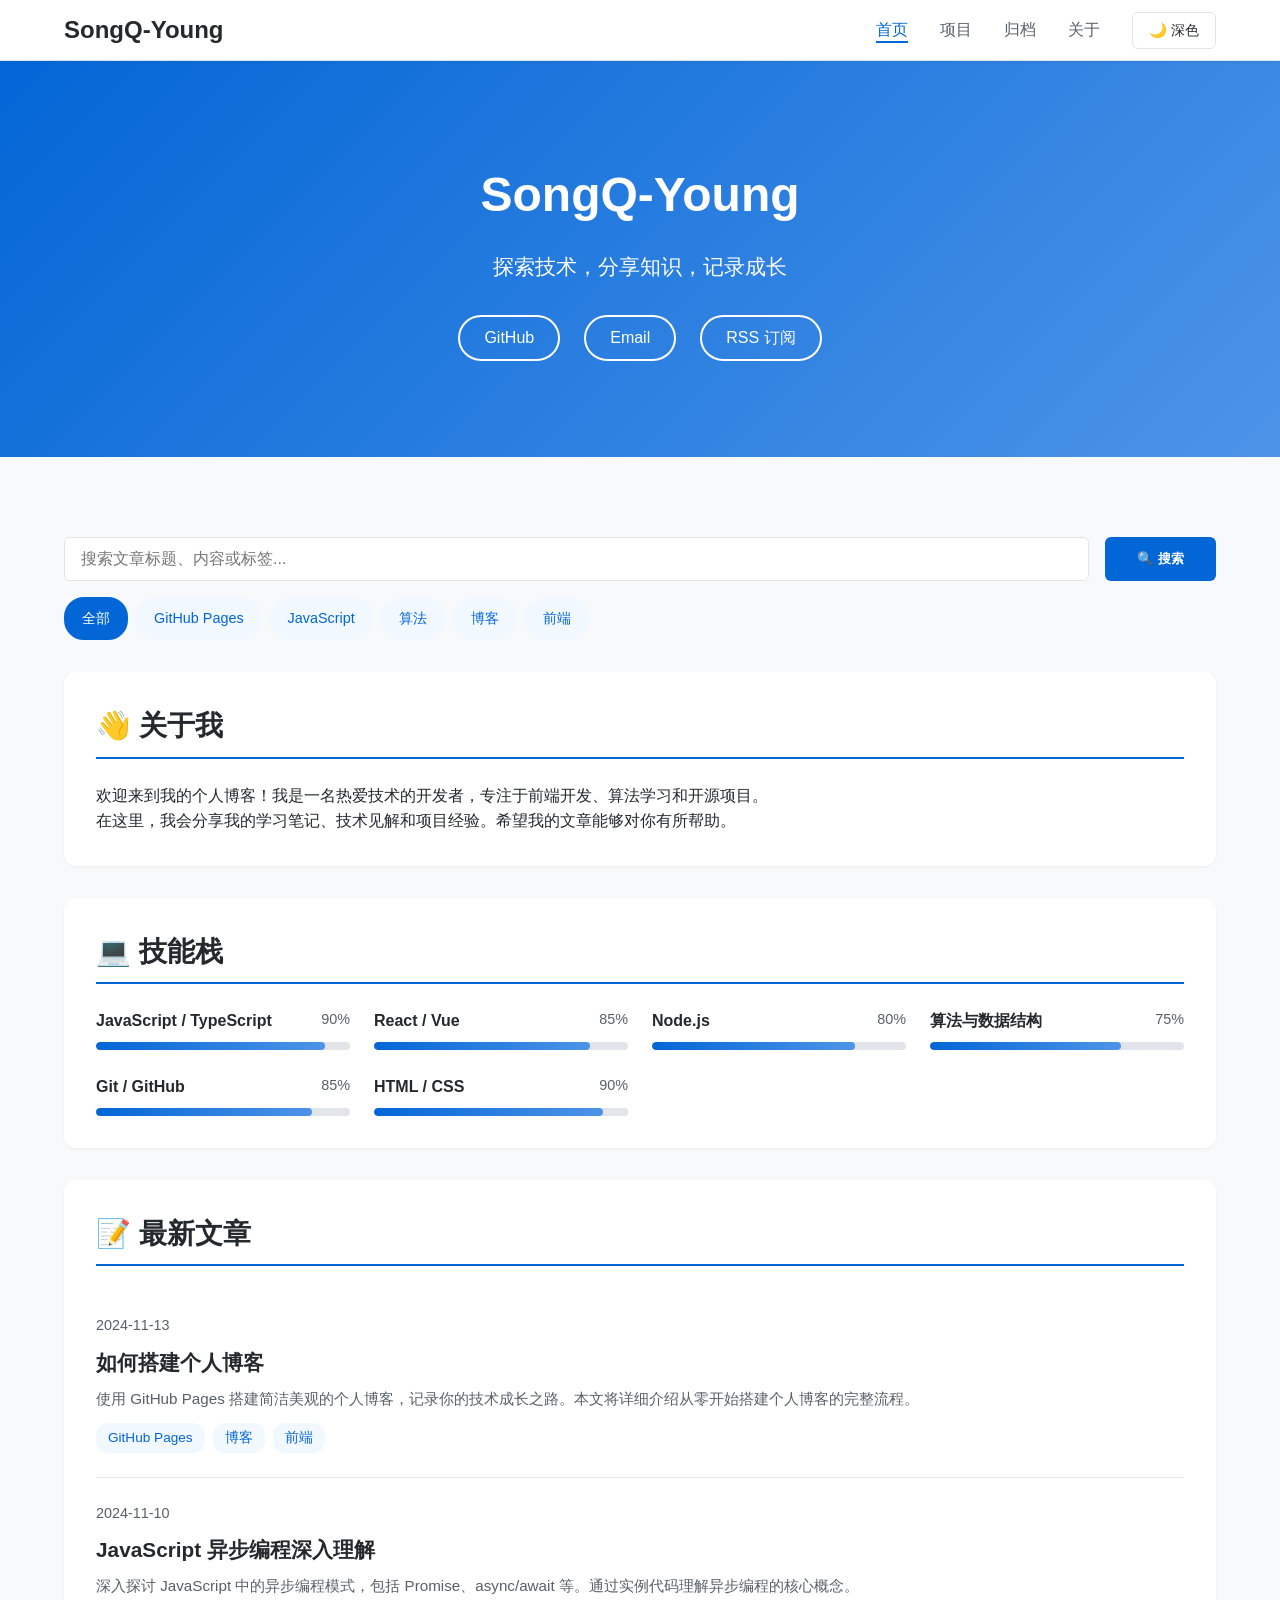
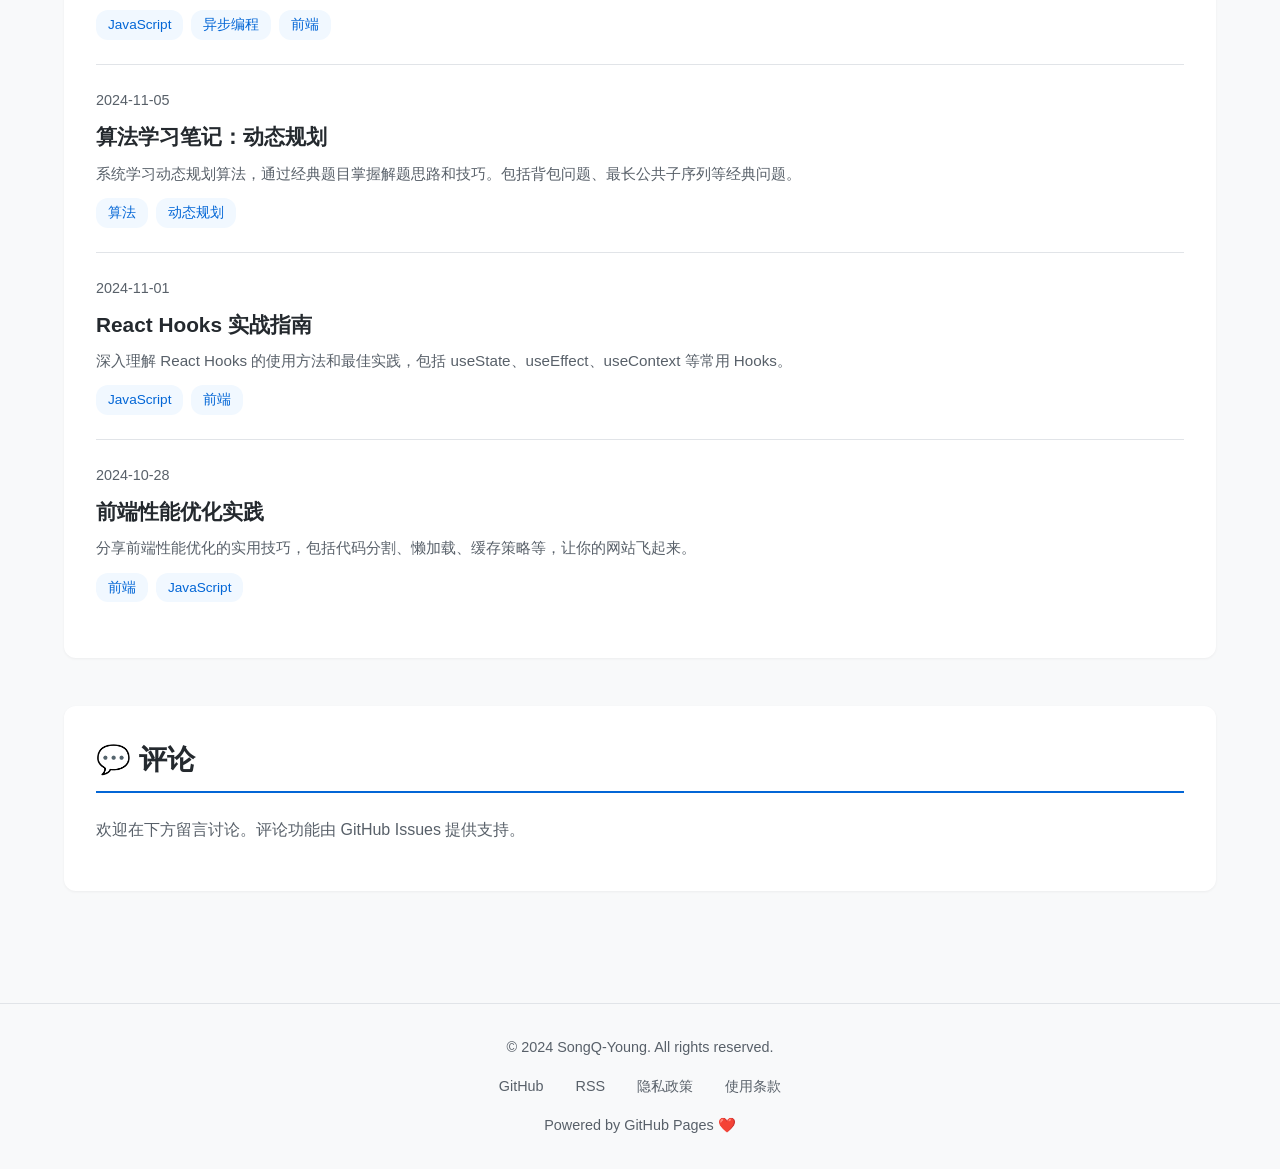
==== index.html @ 5e1f34df "添加5篇技术博文并更新文章链接 新增文章： 1. 📝 如何搭建个人博客 - GitHub Pages 完整教程 2. ⚡ JavaScript 异步编程深入理解 - Promise/async/awa" ====
<!DOCTYPE html>
<html lang="zh-CN">
<head>
    <meta charset="UTF-8">
    <meta name="viewport" content="width=device-width, initial-scale=1.0">
    <meta name="description" content="SongQ-Young 的个人博客 - 探索技术，分享知识，记录成长">
    <meta name="keywords" content="博客, 技术, 编程, JavaScript, 算法">
    <meta name="author" content="SongQ-Young">
    <title>SongQ-Young 的博客 - 首页</title>
    <link rel="stylesheet" href="css/style.css">
    <link rel="alternate" type="application/rss+xml" title="RSS Feed" href="rss.xml">
</head>
<body>
    <!-- 粒子背景 -->
    <div id="particles-js"></div>

    <!-- 导航栏 -->
    <nav class="navbar">
        <div class="nav-container">
            <a href="index.html" class="nav-brand">SongQ-Young</a>

            <ul class="nav-menu">
                <li><a href="index.html" class="nav-link active">首页</a></li>
                <li><a href="projects.html" class="nav-link">项目</a></li>
                <li><a href="archive.html" class="nav-link">归档</a></li>
                <li><a href="about.html" class="nav-link">关于</a></li>
                <li><button id="theme-toggle" class="theme-toggle">🌙 深色</button></li>
            </ul>

            <button class="mobile-menu-btn">☰</button>
        </div>
    </nav>

    <!-- 页面标题 -->
    <section class="hero">
        <div class="container">
            <h1>SongQ-Young</h1>
            <p>探索技术，分享知识，记录成长</p>
            <div class="social-links">
                <a href="https://github.com/SongQ-Young" target="_blank">GitHub</a>
                <a href="mailto:your-email@example.com">Email</a>
                <a href="rss.xml" onclick="copyRSSLink(); return false;">RSS 订阅</a>
            </div>
        </div>
    </section>

    <!-- 主内容区 -->
    <div class="container">
        <!-- 搜索和过滤 -->
        <div class="search-container">
            <div class="search-box">
                <input type="text" id="search-input" class="search-input" placeholder="搜索文章标题、内容或标签...">
                <button id="search-btn" class="search-btn">🔍 搜索</button>
            </div>

            <div class="tags-filter">
                <span class="tag-filter active" data-tag="all">全部</span>
                <span class="tag-filter" data-tag="GitHub Pages">GitHub Pages</span>
                <span class="tag-filter" data-tag="JavaScript">JavaScript</span>
                <span class="tag-filter" data-tag="算法">算法</span>
                <span class="tag-filter" data-tag="博客">博客</span>
                <span class="tag-filter" data-tag="前端">前端</span>
            </div>
        </div>

        <!-- 关于我 -->
        <section class="section about">
            <h2>👋 关于我</h2>
            <p>
                欢迎来到我的个人博客！我是一名热爱技术的开发者，专注于前端开发、算法学习和开源项目。
            </p>
            <p>
                在这里，我会分享我的学习笔记、技术见解和项目经验。希望我的文章能够对你有所帮助。
            </p>
        </section>

        <!-- 技能展示 -->
        <section class="section">
            <h2>💻 技能栈</h2>
            <div class="skills-grid">
                <div class="skill-item">
                    <div class="skill-header">
                        <span class="skill-name">JavaScript / TypeScript</span>
                        <span class="skill-level">90%</span>
                    </div>
                    <div class="skill-bar">
                        <div class="skill-progress" data-width="90"></div>
                    </div>
                </div>

                <div class="skill-item">
                    <div class="skill-header">
                        <span class="skill-name">React / Vue</span>
                        <span class="skill-level">85%</span>
                    </div>
                    <div class="skill-bar">
                        <div class="skill-progress" data-width="85"></div>
                    </div>
                </div>

                <div class="skill-item">
                    <div class="skill-header">
                        <span class="skill-name">Node.js</span>
                        <span class="skill-level">80%</span>
                    </div>
                    <div class="skill-bar">
                        <div class="skill-progress" data-width="80"></div>
                    </div>
                </div>

                <div class="skill-item">
                    <div class="skill-header">
                        <span class="skill-name">算法与数据结构</span>
                        <span class="skill-level">75%</span>
                    </div>
                    <div class="skill-bar">
                        <div class="skill-progress" data-width="75"></div>
                    </div>
                </div>

                <div class="skill-item">
                    <div class="skill-header">
                        <span class="skill-name">Git / GitHub</span>
                        <span class="skill-level">85%</span>
                    </div>
                    <div class="skill-bar">
                        <div class="skill-progress" data-width="85"></div>
                    </div>
                </div>

                <div class="skill-item">
                    <div class="skill-header">
                        <span class="skill-name">HTML / CSS</span>
                        <span class="skill-level">90%</span>
                    </div>
                    <div class="skill-bar">
                        <div class="skill-progress" data-width="90"></div>
                    </div>
                </div>
            </div>
        </section>

        <!-- 最新文章 -->
        <section class="section">
            <h2>📝 最新文章</h2>
            <ul class="posts">
                <li class="post-item">
                    <div class="post-date">2024-11-13</div>
                    <h3><a href="posts/how-to-build-blog.html">如何搭建个人博客</a></h3>
                    <p class="post-description">使用 GitHub Pages 搭建简洁美观的个人博客，记录你的技术成长之路。本文将详细介绍从零开始搭建个人博客的完整流程。</p>
                    <div class="tags">
                        <span class="tag">GitHub Pages</span>
                        <span class="tag">博客</span>
                        <span class="tag">前端</span>
                    </div>
                </li>

                <li class="post-item">
                    <div class="post-date">2024-11-10</div>
                    <h3><a href="posts/javascript-async.html">JavaScript 异步编程深入理解</a></h3>
                    <p class="post-description">深入探讨 JavaScript 中的异步编程模式，包括 Promise、async/await 等。通过实例代码理解异步编程的核心概念。</p>
                    <div class="tags">
                        <span class="tag">JavaScript</span>
                        <span class="tag">异步编程</span>
                        <span class="tag">前端</span>
                    </div>
                </li>

                <li class="post-item">
                    <div class="post-date">2024-11-05</div>
                    <h3><a href="posts/algorithm-dp.html">算法学习笔记：动态规划</a></h3>
                    <p class="post-description">系统学习动态规划算法，通过经典题目掌握解题思路和技巧。包括背包问题、最长公共子序列等经典问题。</p>
                    <div class="tags">
                        <span class="tag">算法</span>
                        <span class="tag">动态规划</span>
                    </div>
                </li>

                <li class="post-item">
                    <div class="post-date">2024-11-01</div>
                    <h3><a href="posts/react-hooks.html">React Hooks 实战指南</a></h3>
                    <p class="post-description">深入理解 React Hooks 的使用方法和最佳实践，包括 useState、useEffect、useContext 等常用 Hooks。</p>
                    <div class="tags">
                        <span class="tag">JavaScript</span>
                        <span class="tag">前端</span>
                    </div>
                </li>

                <li class="post-item">
                    <div class="post-date">2024-10-28</div>
                    <h3><a href="posts/frontend-performance.html">前端性能优化实践</a></h3>
                    <p class="post-description">分享前端性能优化的实用技巧，包括代码分割、懒加载、缓存策略等，让你的网站飞起来。</p>
                    <div class="tags">
                        <span class="tag">前端</span>
                        <span class="tag">JavaScript</span>
                    </div>
                </li>
            </ul>
        </section>

        <!-- 评论区 -->
        <section class="section comments-section">
            <h2>💬 评论</h2>
            <p style="color: var(--text-secondary); margin-bottom: 1rem;">
                欢迎在下方留言讨论。评论功能由 GitHub Issues 提供支持。
            </p>
            <!-- Giscus 评论系统 -->
            <script src="https://giscus.app/client.js"
                    data-repo="SongQ-Young/SongQ-Young.github.io"
                    data-repo-id="R_kgDOPvLCHw"
                    data-category="Announcements"
                    data-category-id="DIC_kwDOPvLCH84Cxv3b"
                    data-mapping="pathname"
                    data-strict="0"
                    data-reactions-enabled="1"
                    data-emit-metadata="0"
                    data-input-position="top"
                    data-theme="preferred_color_scheme"
                    data-lang="zh-CN"
                    crossorigin="anonymous"
                    async>
            </script>
        </section>
    </div>

    <!-- 页脚 -->
    <footer>
        <p>&copy; 2024 SongQ-Young. All rights reserved.</p>
        <div class="footer-links">
            <a href="https://github.com/SongQ-Young" target="_blank">GitHub</a>
            <a href="rss.xml">RSS</a>
            <a href="#">隐私政策</a>
            <a href="#">使用条款</a>
        </div>
        <p style="margin-top: 1rem;">Powered by GitHub Pages ❤️</p>
    </footer>

    <!-- 返回顶部按钮 -->
    <button id="back-to-top" class="back-to-top">↑</button>

    <!-- JavaScript -->
    <script src="js/main.js"></script>

    <!-- 可选：Particles.js 粒子背景效果 -->
    <!-- 取消注释以启用粒子背景 -->
    <!-- <script src="https://cdn.jsdelivr.net/npm/particles.js@2.0.0/particles.min.js"></script> -->
</body>
</html>
---- css/style.css ----
:root {
    --bg-color: #f8f9fa;
    --text-color: #24292e;
    --text-secondary: #586069;
    --card-bg: #ffffff;
    --border-color: #e1e4e8;
    --primary-color: #0366d6;
    --primary-hover: #0256c7;
    --tag-bg: #f1f8ff;
    --tag-color: #0366d6;
    --shadow: 0 1px 3px rgba(0, 0, 0, 0.05);
    --shadow-hover: 0 4px 12px rgba(0, 0, 0, 0.1);
}

[data-theme="dark"] {
    --bg-color: #0d1117;
    --text-color: #c9d1d9;
    --text-secondary: #8b949e;
    --card-bg: #161b22;
    --border-color: #30363d;
    --primary-color: #58a6ff;
    --primary-hover: #4d94e8;
    --tag-bg: #1f6feb26;
    --tag-color: #58a6ff;
    --shadow: 0 1px 3px rgba(0, 0, 0, 0.3);
    --shadow-hover: 0 4px 12px rgba(0, 0, 0, 0.4);
}

* {
    margin: 0;
    padding: 0;
    box-sizing: border-box;
}

html {
    scroll-behavior: smooth;
}

body {
    font-family: -apple-system, BlinkMacSystemFont, "Segoe UI", Roboto, "Helvetica Neue", Arial, sans-serif;
    line-height: 1.6;
    color: var(--text-color);
    background-color: var(--bg-color);
    transition: background-color 0.3s ease, color 0.3s ease;
}

/* 导航栏 */
.navbar {
    background-color: var(--card-bg);
    border-bottom: 1px solid var(--border-color);
    position: sticky;
    top: 0;
    z-index: 1000;
    box-shadow: var(--shadow);
    transition: all 0.3s ease;
}

.navbar.scrolled {
    box-shadow: var(--shadow-hover);
}

.nav-container {
    max-width: 1200px;
    margin: 0 auto;
    padding: 0 1.5rem;
    display: flex;
    justify-content: space-between;
    align-items: center;
    height: 60px;
}

.nav-brand {
    font-size: 1.5rem;
    font-weight: 700;
    color: var(--text-color);
    text-decoration: none;
    transition: color 0.3s ease;
}

.nav-brand:hover {
    color: var(--primary-color);
}

.nav-menu {
    display: flex;
    list-style: none;
    gap: 2rem;
    align-items: center;
}

.nav-link {
    color: var(--text-secondary);
    text-decoration: none;
    font-weight: 500;
    transition: color 0.3s ease;
    position: relative;
}

.nav-link:hover,
.nav-link.active {
    color: var(--primary-color);
}

.nav-link::after {
    content: '';
    position: absolute;
    bottom: -5px;
    left: 0;
    width: 0;
    height: 2px;
    background-color: var(--primary-color);
    transition: width 0.3s ease;
}

.nav-link:hover::after,
.nav-link.active::after {
    width: 100%;
}

/* 主题切换按钮 */
.theme-toggle {
    background: none;
    border: 1px solid var(--border-color);
    color: var(--text-color);
    cursor: pointer;
    padding: 0.5rem 1rem;
    border-radius: 6px;
    font-size: 0.9rem;
    transition: all 0.3s ease;
}

.theme-toggle:hover {
    background-color: var(--primary-color);
    color: white;
    border-color: var(--primary-color);
}

/* 移动端菜单 */
.mobile-menu-btn {
    display: none;
    background: none;
    border: none;
    color: var(--text-color);
    font-size: 1.5rem;
    cursor: pointer;
}

/* 容器 */
.container {
    max-width: 1200px;
    margin: 0 auto;
    padding: 2rem 1.5rem;
}

/* 页头 */
.hero {
    text-align: center;
    padding: 4rem 1.5rem;
    background: linear-gradient(135deg, var(--primary-color) 0%, #4d94e8 100%);
    color: white;
    margin-bottom: 3rem;
    animation: fadeInDown 0.8s ease;
}

.hero h1 {
    font-size: 3rem;
    font-weight: 700;
    margin-bottom: 1rem;
    animation: fadeInUp 0.8s ease 0.2s both;
}

.hero p {
    font-size: 1.3rem;
    opacity: 0.95;
    margin-bottom: 2rem;
    animation: fadeInUp 0.8s ease 0.4s both;
}

.hero .social-links {
    display: flex;
    justify-content: center;
    gap: 1.5rem;
    animation: fadeInUp 0.8s ease 0.6s both;
}

.hero .social-links a {
    color: white;
    text-decoration: none;
    font-size: 1rem;
    padding: 0.5rem 1.5rem;
    border: 2px solid white;
    border-radius: 25px;
    transition: all 0.3s ease;
}

.hero .social-links a:hover {
    background-color: white;
    color: var(--primary-color);
    transform: translateY(-3px);
}

/* 搜索栏 */
.search-container {
    margin-bottom: 2rem;
    animation: fadeIn 0.8s ease;
}

.search-box {
    display: flex;
    gap: 1rem;
    margin-bottom: 1rem;
}

.search-input {
    flex: 1;
    padding: 0.75rem 1rem;
    border: 1px solid var(--border-color);
    border-radius: 6px;
    background-color: var(--card-bg);
    color: var(--text-color);
    font-size: 1rem;
    transition: all 0.3s ease;
}

.search-input:focus {
    outline: none;
    border-color: var(--primary-color);
    box-shadow: 0 0 0 3px rgba(3, 102, 214, 0.1);
}

.search-btn {
    padding: 0.75rem 2rem;
    background-color: var(--primary-color);
    color: white;
    border: none;
    border-radius: 6px;
    cursor: pointer;
    font-weight: 600;
    transition: all 0.3s ease;
}

.search-btn:hover {
    background-color: var(--primary-hover);
    transform: translateY(-2px);
}

/* 标签过滤 */
.tags-filter {
    display: flex;
    flex-wrap: wrap;
    gap: 0.5rem;
    margin-bottom: 2rem;
}

.tag-filter {
    background-color: var(--tag-bg);
    color: var(--tag-color);
    padding: 0.5rem 1rem;
    border-radius: 20px;
    font-size: 0.9rem;
    cursor: pointer;
    border: 2px solid transparent;
    transition: all 0.3s ease;
}

.tag-filter:hover {
    border-color: var(--primary-color);
    transform: translateY(-2px);
}

.tag-filter.active {
    background-color: var(--primary-color);
    color: white;
    border-color: var(--primary-color);
}

/* 卡片通用样式 */
.section {
    background-color: var(--card-bg);
    padding: 2rem;
    margin-bottom: 2rem;
    border-radius: 12px;
    box-shadow: var(--shadow);
    transition: all 0.3s ease;
    animation: fadeInUp 0.6s ease;
}

.section:hover {
    box-shadow: var(--shadow-hover);
    transform: translateY(-5px);
}

.section h2 {
    font-size: 1.75rem;
    margin-bottom: 1.5rem;
    color: var(--text-color);
    border-bottom: 2px solid var(--primary-color);
    padding-bottom: 0.5rem;
}

/* 技能云 */
.skills-grid {
    display: grid;
    grid-template-columns: repeat(auto-fit, minmax(250px, 1fr));
    gap: 1.5rem;
    margin-top: 1.5rem;
}

.skill-item {
    animation: fadeIn 0.6s ease;
}

.skill-header {
    display: flex;
    justify-content: space-between;
    margin-bottom: 0.5rem;
}

.skill-name {
    font-weight: 600;
    color: var(--text-color);
}

.skill-level {
    color: var(--text-secondary);
    font-size: 0.9rem;
}

.skill-bar {
    height: 8px;
    background-color: var(--border-color);
    border-radius: 10px;
    overflow: hidden;
}

.skill-progress {
    height: 100%;
    background: linear-gradient(90deg, var(--primary-color), #4d94e8);
    border-radius: 10px;
    transition: width 1s ease;
}

/* 项目卡片 */
.projects-grid {
    display: grid;
    grid-template-columns: repeat(auto-fit, minmax(300px, 1fr));
    gap: 2rem;
    margin-top: 1.5rem;
}

.project-card {
    background-color: var(--card-bg);
    border: 1px solid var(--border-color);
    border-radius: 12px;
    padding: 1.5rem;
    transition: all 0.3s ease;
    animation: fadeInUp 0.6s ease;
}

.project-card:hover {
    transform: translateY(-5px);
    box-shadow: var(--shadow-hover);
    border-color: var(--primary-color);
}

.project-card h3 {
    color: var(--text-color);
    margin-bottom: 1rem;
    font-size: 1.3rem;
}

.project-card p {
    color: var(--text-secondary);
    line-height: 1.6;
    margin-bottom: 1rem;
}

.project-links {
    display: flex;
    gap: 1rem;
    margin-top: 1rem;
}

.project-link {
    color: var(--primary-color);
    text-decoration: none;
    font-weight: 600;
    transition: color 0.3s ease;
}

.project-link:hover {
    color: var(--primary-hover);
    text-decoration: underline;
}

/* 文章列表 */
.posts {
    list-style: none;
}

.post-item {
    padding: 1.5rem 0;
    border-bottom: 1px solid var(--border-color);
    transition: all 0.3s ease;
    animation: fadeIn 0.6s ease;
}

.post-item:last-child {
    border-bottom: none;
}

.post-item:hover {
    transform: translateX(10px);
}

.post-date {
    color: var(--text-secondary);
    font-size: 0.9rem;
    margin-bottom: 0.5rem;
}

.post-item h3 {
    font-size: 1.3rem;
    margin-bottom: 0.5rem;
}

.post-item a {
    color: var(--text-color);
    text-decoration: none;
    font-weight: 600;
}

.post-item a:hover {
    color: var(--primary-color);
}

.post-description {
    color: var(--text-secondary);
    font-size: 0.95rem;
    line-height: 1.6;
    margin-bottom: 0.75rem;
}

.tags {
    display: flex;
    flex-wrap: wrap;
    gap: 0.5rem;
    margin-top: 0.75rem;
}

.tag {
    background-color: var(--tag-bg);
    color: var(--tag-color);
    padding: 0.25rem 0.75rem;
    border-radius: 12px;
    font-size: 0.85rem;
    text-decoration: none;
    transition: all 0.3s ease;
}

.tag:hover {
    background-color: var(--primary-color);
    color: white;
    transform: translateY(-2px);
}

/* 时间线 */
.timeline {
    position: relative;
    padding-left: 2rem;
}

.timeline::before {
    content: '';
    position: absolute;
    left: 0;
    top: 0;
    bottom: 0;
    width: 2px;
    background-color: var(--primary-color);
}

.timeline-item {
    position: relative;
    padding-bottom: 2rem;
    animation: fadeInLeft 0.6s ease;
}

.timeline-item::before {
    content: '';
    position: absolute;
    left: -2.5rem;
    top: 0;
    width: 12px;
    height: 12px;
    border-radius: 50%;
    background-color: var(--primary-color);
    border: 3px solid var(--card-bg);
}

.timeline-date {
    font-weight: 600;
    color: var(--primary-color);
    margin-bottom: 0.5rem;
}

.timeline-content h3 {
    color: var(--text-color);
    margin-bottom: 0.5rem;
}

.timeline-content p {
    color: var(--text-secondary);
}

/* 返回顶部按钮 */
.back-to-top {
    position: fixed;
    bottom: 2rem;
    right: 2rem;
    width: 50px;
    height: 50px;
    background-color: var(--primary-color);
    color: white;
    border: none;
    border-radius: 50%;
    cursor: pointer;
    font-size: 1.5rem;
    display: flex;
    align-items: center;
    justify-content: center;
    opacity: 0;
    visibility: hidden;
    transition: all 0.3s ease;
    box-shadow: var(--shadow-hover);
    z-index: 999;
}

.back-to-top.show {
    opacity: 1;
    visibility: visible;
}

.back-to-top:hover {
    background-color: var(--primary-hover);
    transform: translateY(-5px);
}

/* 评论区 */
.comments-section {
    margin-top: 3rem;
}

/* 页脚 */
footer {
    text-align: center;
    padding: 2rem 0;
    color: var(--text-secondary);
    font-size: 0.9rem;
    margin-top: 3rem;
    border-top: 1px solid var(--border-color);
}

.footer-links {
    display: flex;
    justify-content: center;
    gap: 2rem;
    margin-top: 1rem;
}

.footer-links a {
    color: var(--text-secondary);
    text-decoration: none;
    transition: color 0.3s ease;
}

.footer-links a:hover {
    color: var(--primary-color);
}

/* 动画 */
@keyframes fadeIn {
    from {
        opacity: 0;
    }
    to {
        opacity: 1;
    }
}

@keyframes fadeInUp {
    from {
        opacity: 0;
        transform: translateY(30px);
    }
    to {
        opacity: 1;
        transform: translateY(0);
    }
}

@keyframes fadeInDown {
    from {
        opacity: 0;
        transform: translateY(-30px);
    }
    to {
        opacity: 1;
        transform: translateY(0);
    }
}

@keyframes fadeInLeft {
    from {
        opacity: 0;
        transform: translateX(-30px);
    }
    to {
        opacity: 1;
        transform: translateX(0);
    }
}

/* 粒子背景 */
#particles-js {
    position: fixed;
    width: 100%;
    height: 100%;
    top: 0;
    left: 0;
    z-index: -1;
    opacity: 0.3;
}

/* 响应式设计 */
@media (max-width: 768px) {
    .nav-menu {
        position: fixed;
        left: -100%;
        top: 60px;
        flex-direction: column;
        background-color: var(--card-bg);
        width: 100%;
        text-align: center;
        transition: left 0.3s ease;
        box-shadow: var(--shadow-hover);
        padding: 2rem 0;
        gap: 1rem;
    }

    .nav-menu.active {
        left: 0;
    }

    .mobile-menu-btn {
        display: block;
    }

    .hero h1 {
        font-size: 2rem;
    }

    .hero p {
        font-size: 1.1rem;
    }

    .search-box {
        flex-direction: column;
    }

    .projects-grid,
    .skills-grid {
        grid-template-columns: 1fr;
    }

    .section {
        padding: 1.5rem;
    }

    .container {
        padding: 1rem;
    }

    .back-to-top {
        bottom: 1rem;
        right: 1rem;
        width: 45px;
        height: 45px;
    }
}

/* 打印样式 */
@media print {
    .navbar,
    .back-to-top,
    .search-container,
    .theme-toggle {
        display: none;
    }
}
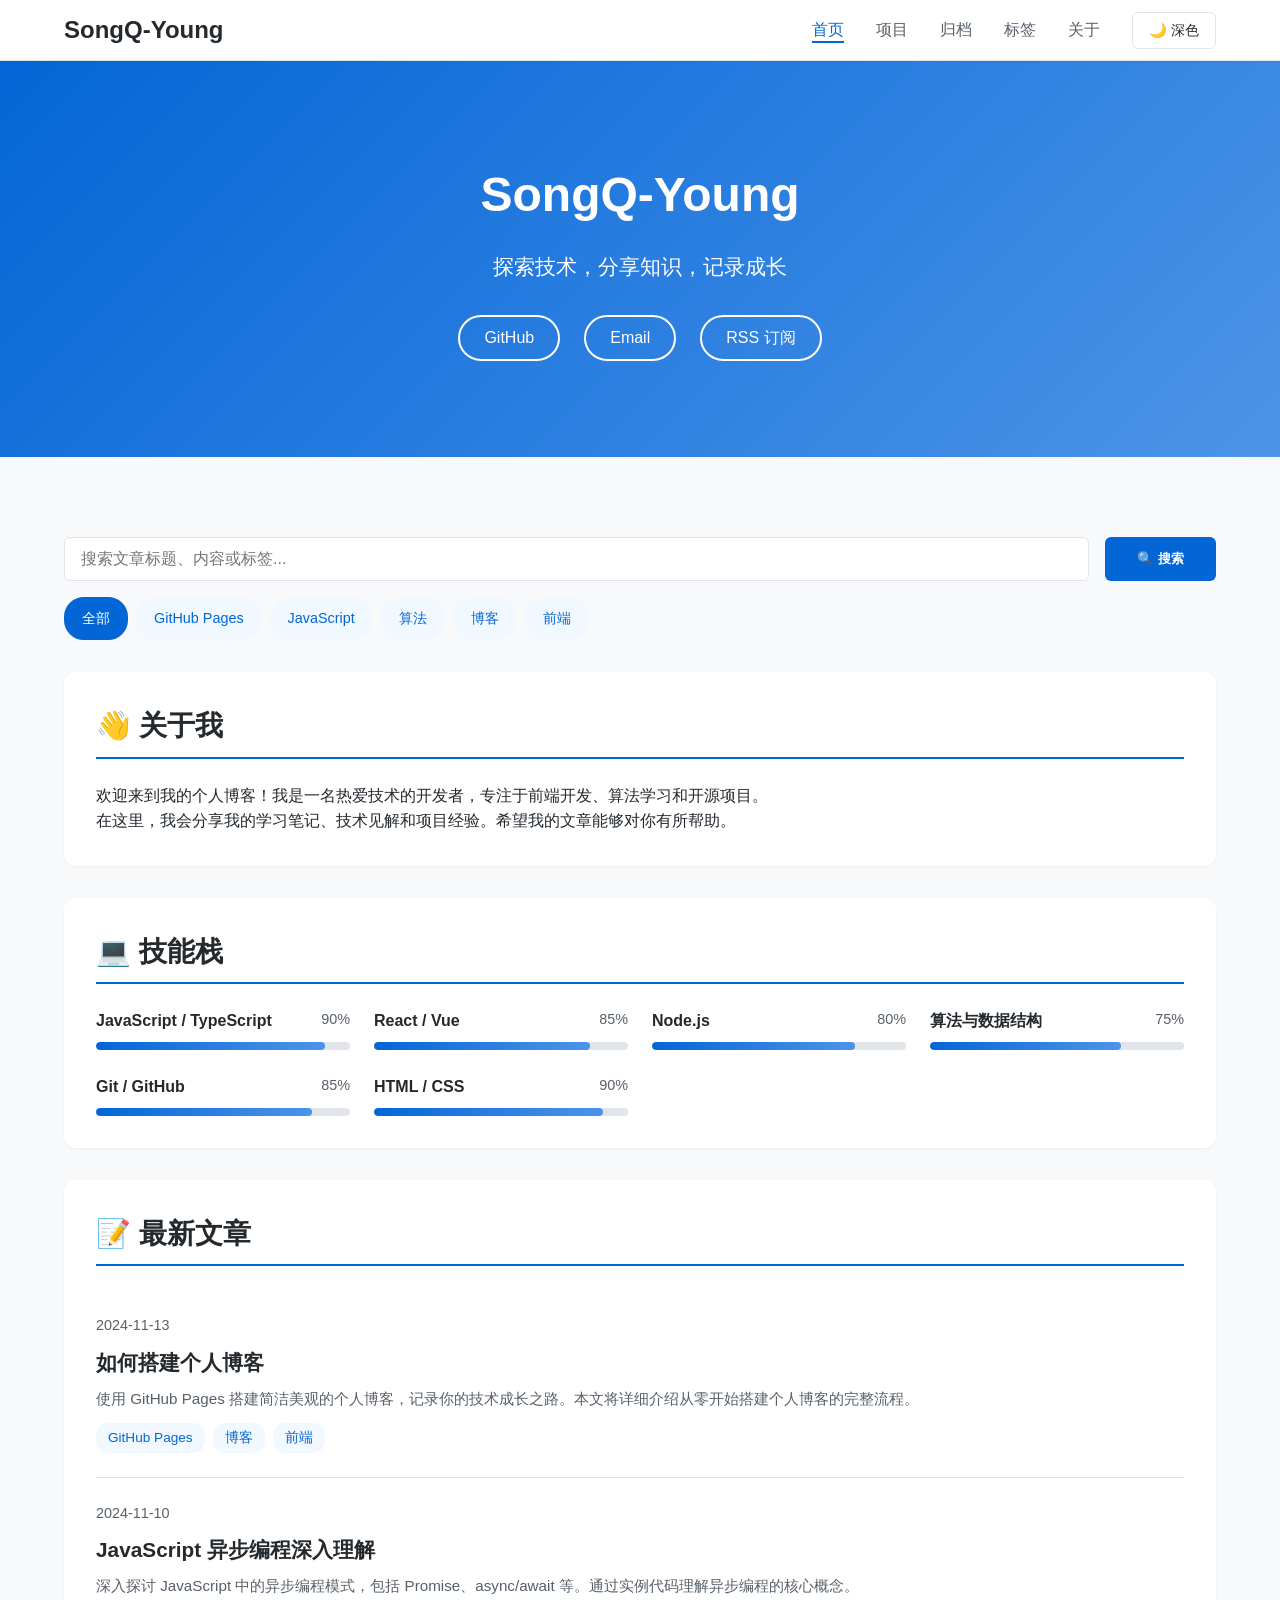
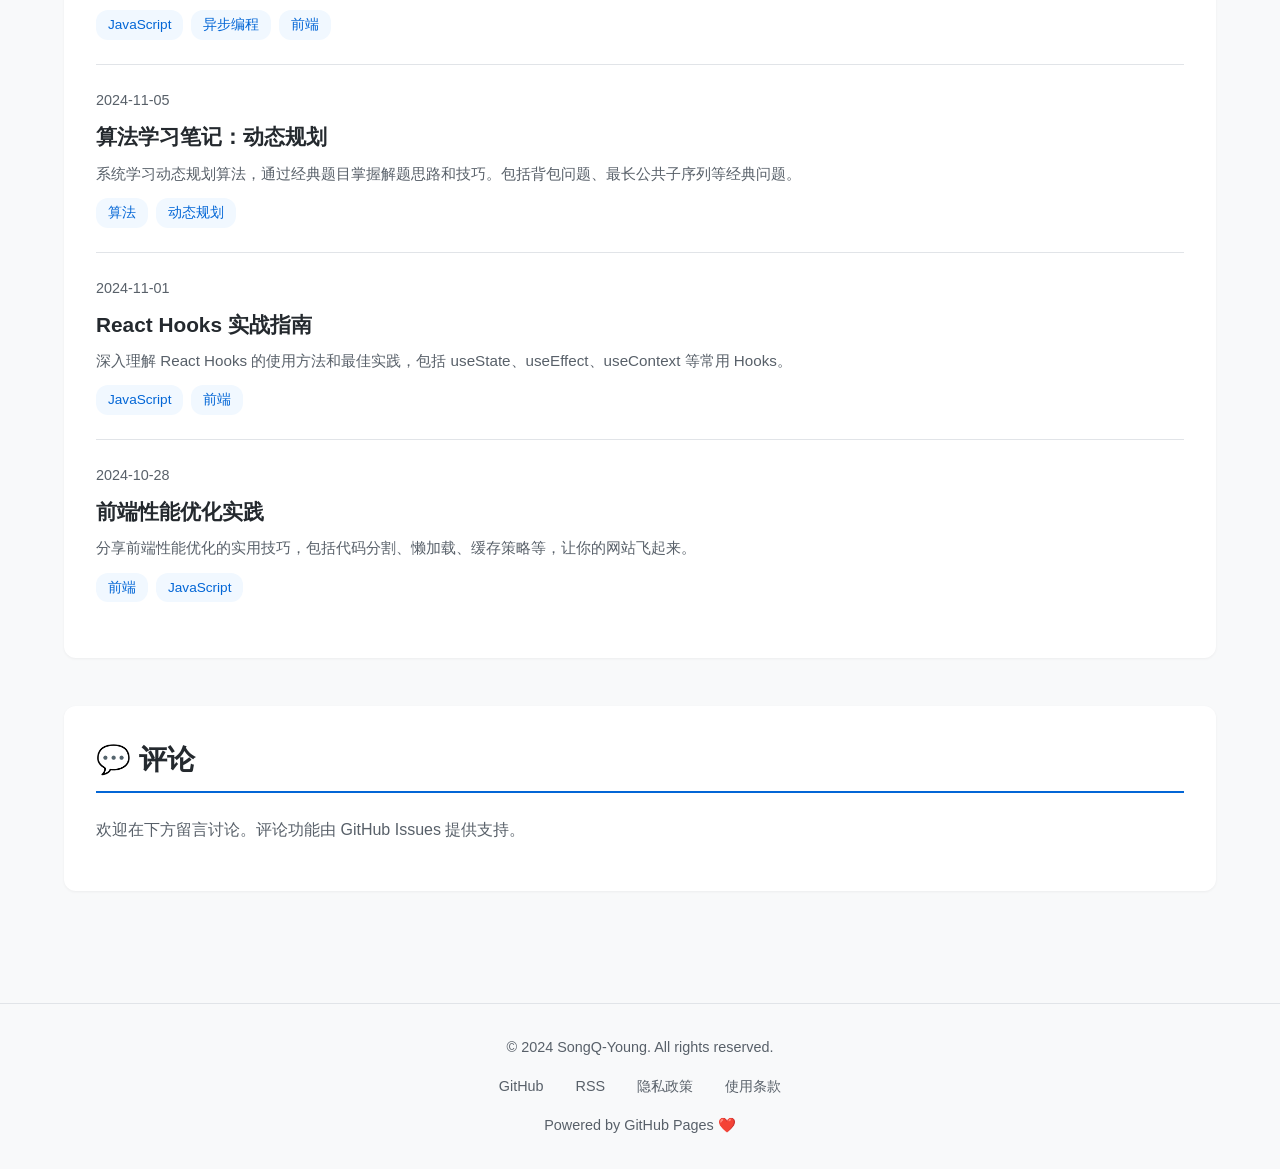
==== commit 94cb6a1d: "🚀 重大升级：添加10+酷炫新功能 ## ✨ 新增核心功能  ### 1. 阅读进度条 - 实时显示文章阅读进度 - 渐变色设计，视觉效果出众 - 固定在导航栏下方  ### 2. 文章目录（TOC）" ====
--- a/index.html
+++ b/index.html
@@ -23,6 +23,7 @@
                 <li><a href="index.html" class="nav-link active">首页</a></li>
                 <li><a href="projects.html" class="nav-link">项目</a></li>
                 <li><a href="archive.html" class="nav-link">归档</a></li>
+                <li><a href="tags.html" class="nav-link">标签</a></li>
                 <li><a href="about.html" class="nav-link">关于</a></li>
                 <li><button id="theme-toggle" class="theme-toggle">🌙 深色</button></li>
             </ul>
--- a/css/style.css
+++ b/css/style.css
@@ -698,3 +698,305 @@
         display: none;
     }
 }
+
+/* ============ 新增功能样式 ============ */
+
+/* 文章目录（TOC）*/
+.toc-container {
+    background: var(--tag-bg);
+    padding: 1.5rem;
+    border-radius: 12px;
+    margin: 2rem 0;
+    border-left: 4px solid var(--primary-color);
+}
+
+.toc-container h3 {
+    color: var(--primary-color);
+    margin-bottom: 1rem;
+    font-size: 1.2rem;
+}
+
+.toc ul {
+    list-style: none;
+    padding-left: 0;
+}
+
+.toc li {
+    margin: 0.5rem 0;
+}
+
+.toc li.h3 {
+    padding-left: 1.5rem;
+    font-size: 0.9rem;
+}
+
+.toc a {
+    color: var(--text-color);
+    text-decoration: none;
+    transition: all 0.3s;
+    display: block;
+    padding: 0.25rem 0.5rem;
+    border-radius: 4px;
+}
+
+.toc a:hover {
+    color: var(--primary-color);
+    background: var(--card-bg);
+    transform: translateX(5px);
+}
+
+.toc a.active {
+    color: white;
+    background: var(--primary-color);
+    font-weight: 600;
+}
+
+/* 代码块样式增强 */
+pre {
+    position: relative;
+    margin: 1.5rem 0;
+}
+
+pre code {
+    display: block;
+    padding: 1.5rem !important;
+    border-radius: 8px;
+    overflow-x: auto;
+    font-family: 'Courier New', Consolas, Monaco, monospace;
+    font-size: 0.9rem;
+    line-height: 1.6;
+}
+
+/* 代码高亮样式（highlight.js 主题）*/
+.hljs {
+    background: #2d2d2d !important;
+    color: #f8f8f2;
+}
+
+[data-theme="dark"] .hljs {
+    background: #1e1e1e !important;
+}
+
+/* 分享按钮容器 */
+.share-buttons {
+    margin-top: 2rem;
+    padding-top: 2rem;
+    border-top: 1px solid var(--border-color);
+}
+
+.share-buttons h3 {
+    margin-bottom: 1rem;
+    color: var(--text-color);
+}
+
+/* 访客统计 */
+.view-stats {
+    display: inline-flex;
+    align-items: center;
+    gap: 0.5rem;
+    color: var(--text-secondary);
+    font-size: 0.9rem;
+    margin-top: 0.5rem;
+}
+
+#view-count {
+    font-weight: 600;
+    color: var(--primary-color);
+}
+
+/* 酷炫的悬浮卡片效果 */
+.hover-card {
+    position: relative;
+    transition: all 0.4s cubic-bezier(0.175, 0.885, 0.32, 1.275);
+}
+
+.hover-card::before {
+    content: '';
+    position: absolute;
+    top: 0;
+    left: 0;
+    right: 0;
+    bottom: 0;
+    border-radius: 12px;
+    padding: 2px;
+    background: linear-gradient(45deg, #0366d6, #4d94e8, #0366d6);
+    -webkit-mask: linear-gradient(#fff 0 0) content-box, linear-gradient(#fff 0 0);
+    -webkit-mask-composite: xor;
+    mask-composite: exclude;
+    opacity: 0;
+    transition: opacity 0.4s;
+}
+
+.hover-card:hover::before {
+    opacity: 1;
+}
+
+.hover-card:hover {
+    transform: translateY(-8px) scale(1.02);
+}
+
+/* 脉冲动画 */
+@keyframes pulse {
+    0%, 100% {
+        transform: scale(1);
+    }
+    50% {
+        transform: scale(1.05);
+    }
+}
+
+.pulse {
+    animation: pulse 2s infinite;
+}
+
+/* 闪烁效果 */
+@keyframes glow {
+    0%, 100% {
+        box-shadow: 0 0 5px var(--primary-color), 0 0 10px var(--primary-color);
+    }
+    50% {
+        box-shadow: 0 0 20px var(--primary-color), 0 0 30px var(--primary-color);
+    }
+}
+
+.glow {
+    animation: glow 2s infinite;
+}
+
+/* 渐变文字 */
+.gradient-text {
+    background: linear-gradient(90deg, #0366d6, #4d94e8, #0366d6);
+    background-size: 200% auto;
+    -webkit-background-clip: text;
+    -webkit-text-fill-color: transparent;
+    background-clip: text;
+    animation: gradient-shift 3s linear infinite;
+}
+
+@keyframes gradient-shift {
+    0% {
+        background-position: 0% 50%;
+    }
+    100% {
+        background-position: 200% 50%;
+    }
+}
+
+/* 加载动画 */
+.loading {
+    display: inline-block;
+    width: 20px;
+    height: 20px;
+    border: 3px solid var(--border-color);
+    border-top-color: var(--primary-color);
+    border-radius: 50%;
+    animation: spin 1s linear infinite;
+}
+
+@keyframes spin {
+    to {
+        transform: rotate(360deg);
+    }
+}
+
+/* 波浪效果 */
+.wave {
+    animation: wave 2s ease-in-out infinite;
+}
+
+@keyframes wave {
+    0%, 100% {
+        transform: translateY(0);
+    }
+    50% {
+        transform: translateY(-10px);
+    }
+}
+
+/* 打字光标 */
+.typing-cursor {
+    display: inline-block;
+    width: 2px;
+    height: 1em;
+    background-color: var(--primary-color);
+    margin-left: 2px;
+    animation: blink 1s step-end infinite;
+}
+
+@keyframes blink {
+    0%, 100% {
+        opacity: 1;
+    }
+    50% {
+        opacity: 0;
+    }
+}
+
+/* 标签页面特殊样式 */
+.tag-cloud {
+    display: flex;
+    flex-wrap: wrap;
+    gap: 1rem;
+    margin-top: 2rem;
+}
+
+.tag-cloud-item {
+    padding: 0.75rem 1.5rem;
+    background: var(--tag-bg);
+    color: var(--tag-color);
+    border-radius: 25px;
+    text-decoration: none;
+    transition: all 0.3s;
+    position: relative;
+    overflow: hidden;
+}
+
+.tag-cloud-item::before {
+    content: '';
+    position: absolute;
+    top: 50%;
+    left: 50%;
+    width: 0;
+    height: 0;
+    border-radius: 50%;
+    background: var(--primary-color);
+    transform: translate(-50%, -50%);
+    transition: width 0.6s, height 0.6s;
+    z-index: -1;
+}
+
+.tag-cloud-item:hover::before {
+    width: 200%;
+    height: 200%;
+}
+
+.tag-cloud-item:hover {
+    color: white;
+    transform: translateY(-5px) scale(1.05);
+    box-shadow: 0 8px 16px rgba(3, 102, 214, 0.3);
+}
+
+.tag-count {
+    background: white;
+    color: var(--primary-color);
+    padding: 0.1rem 0.5rem;
+    border-radius: 12px;
+    font-size: 0.8rem;
+    margin-left: 0.5rem;
+}
+
+/* 响应式调整 */
+@media (max-width: 768px) {
+    .toc-container {
+        padding: 1rem;
+    }
+
+    .share-buttons {
+        text-align: center;
+    }
+
+    pre code {
+        font-size: 0.85rem;
+        padding: 1rem !important;
+    }
+}
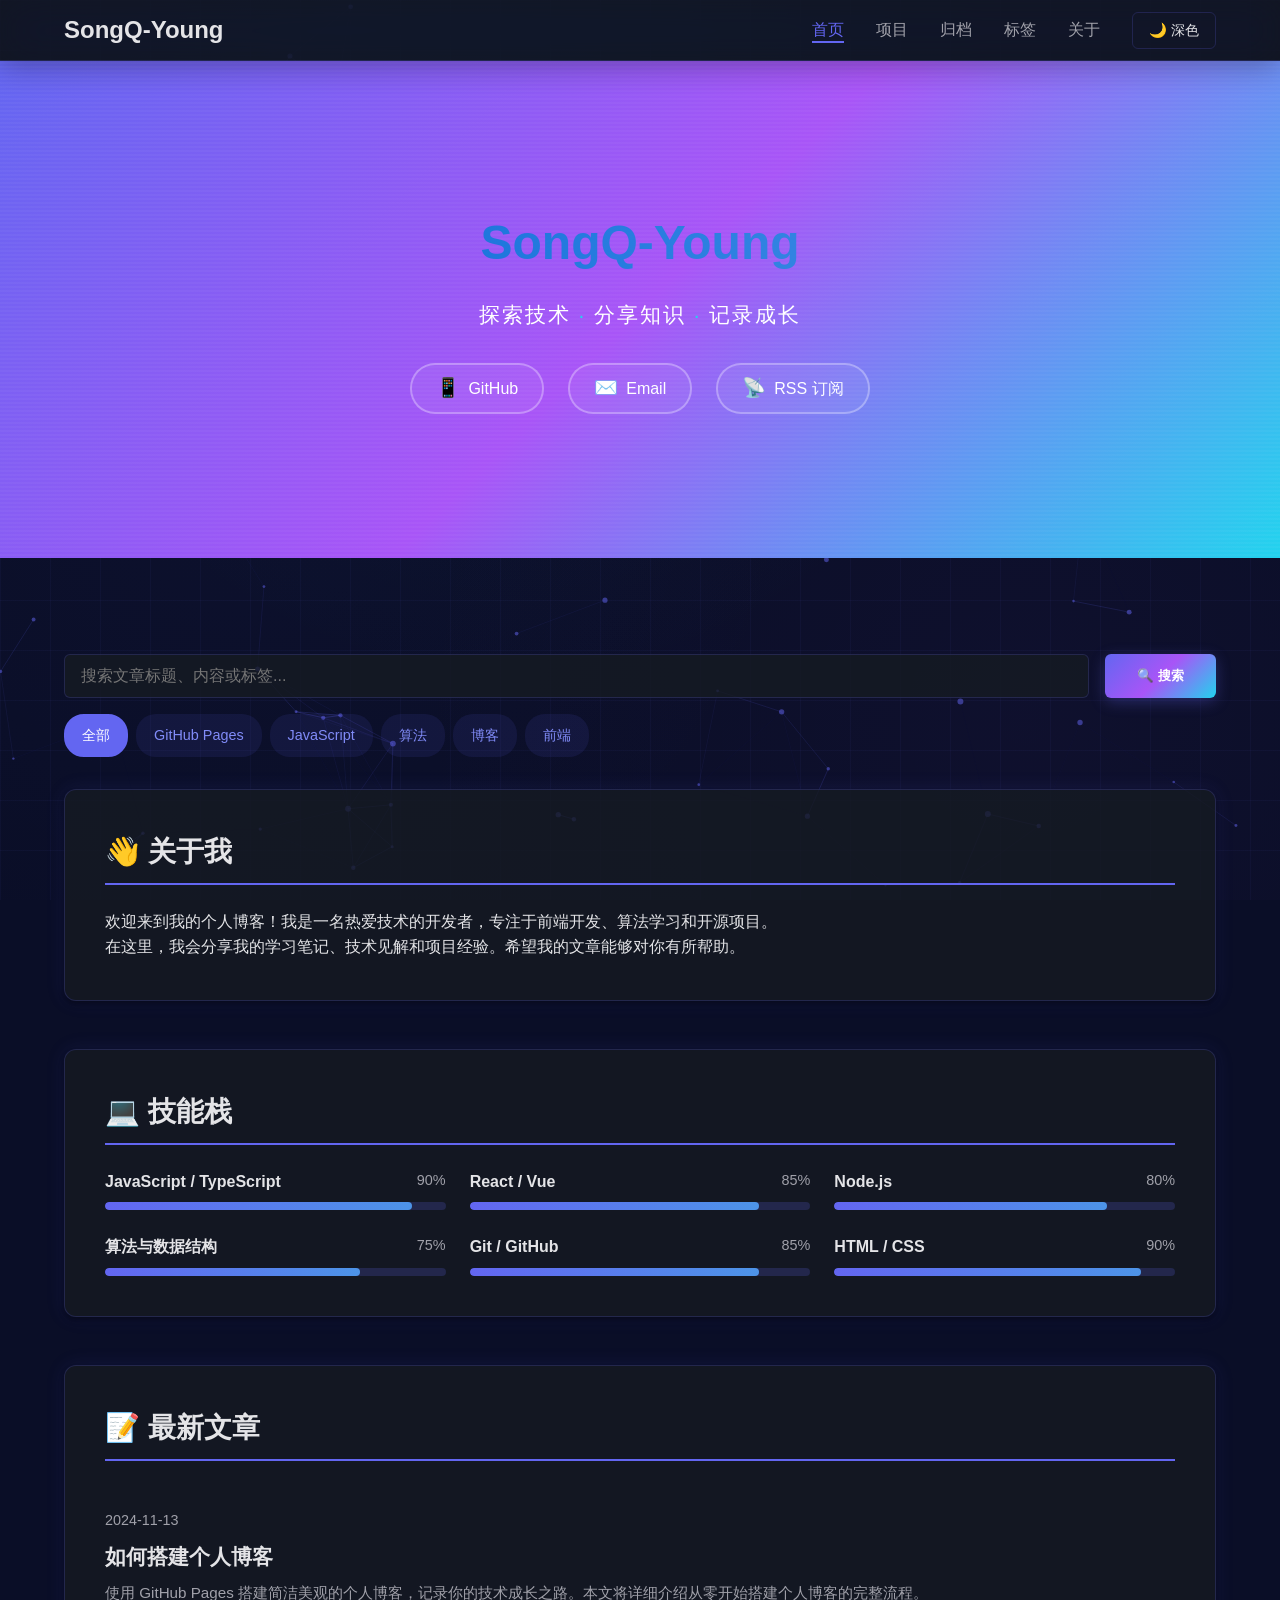
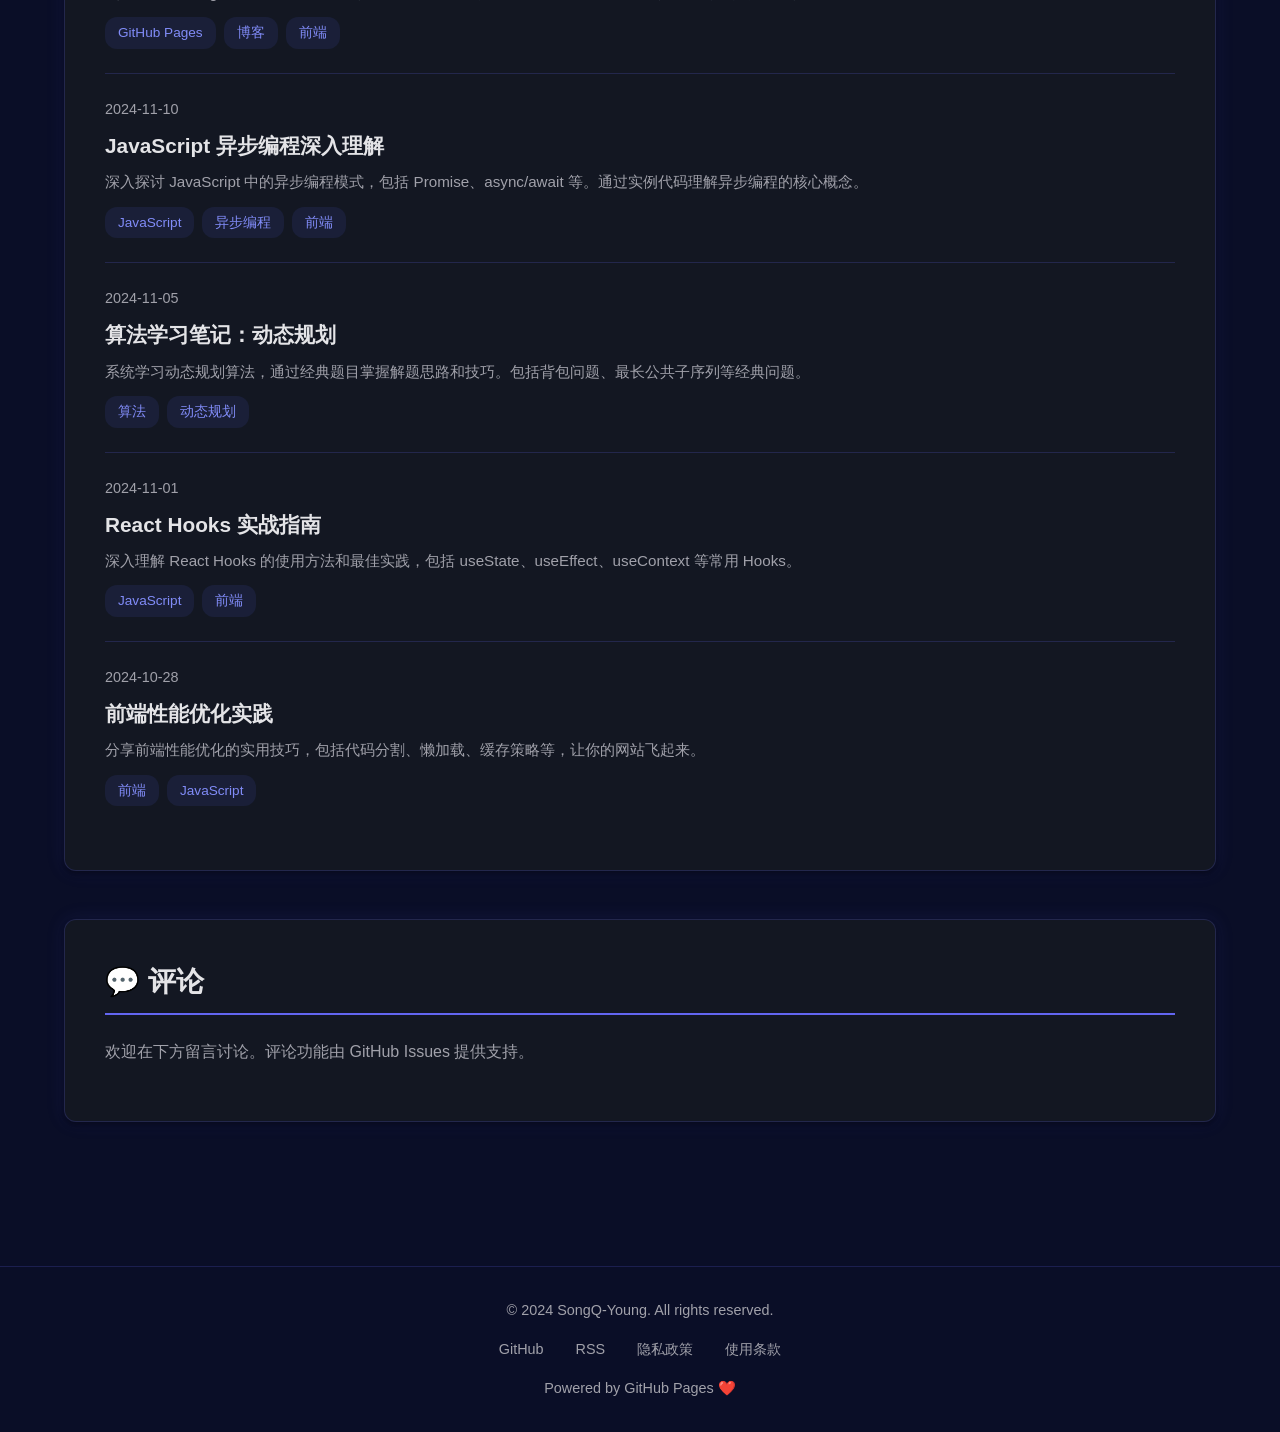
==== commit 49d80803: "🎨 重大UI升级：实现赛博朋克科技风格 ## 核心改进 - 🌈 全新配色方案：紫色(#6366f1)、青色(#22d3ee)、强调紫(#a855f7) - ✨ 动态网格背景动画，增强科技感 - 🔮 导" ====
--- a/index.html
+++ b/index.html
@@ -35,12 +35,18 @@
     <!-- 页面标题 -->
     <section class="hero">
         <div class="container">
-            <h1>SongQ-Young</h1>
-            <p>探索技术，分享知识，记录成长</p>
+            <h1 class="gradient-text wave">SongQ-Young</h1>
+            <p class="hero-subtitle">探索技术 <span class="glow">·</span> 分享知识 <span class="glow">·</span> 记录成长</p>
             <div class="social-links">
-                <a href="https://github.com/SongQ-Young" target="_blank">GitHub</a>
-                <a href="mailto:your-email@example.com">Email</a>
-                <a href="rss.xml" onclick="copyRSSLink(); return false;">RSS 订阅</a>
+                <a href="https://github.com/SongQ-Young" target="_blank" class="social-btn">
+                    <span>📱</span> GitHub
+                </a>
+                <a href="mailto:your-email@example.com" class="social-btn">
+                    <span>✉️</span> Email
+                </a>
+                <a href="rss.xml" onclick="copyRSSLink(); return false;" class="social-btn">
+                    <span>📡</span> RSS 订阅
+                </a>
             </div>
         </div>
     </section>
--- a/css/style.css
+++ b/css/style.css
@@ -1,29 +1,64 @@
 :root {
-    --bg-color: #f8f9fa;
-    --text-color: #24292e;
-    --text-secondary: #586069;
+    /* 科技感配色方案 */
+    --bg-color: #0a0e27;
+    --bg-secondary: #10172e;
+    --text-color: #e4e4e7;
+    --text-secondary: #a1a1aa;
+    --card-bg: rgba(22, 27, 34, 0.8);
+    --border-color: rgba(99, 102, 241, 0.2);
+    --primary-color: #6366f1;
+    --primary-hover: #818cf8;
+    --secondary-color: #22d3ee;
+    --accent-color: #a855f7;
+    --tag-bg: rgba(99, 102, 241, 0.1);
+    --tag-color: #818cf8;
+    --shadow: 0 4px 6px -1px rgba(0, 0, 0, 0.3), 0 2px 4px -1px rgba(0, 0, 0, 0.2);
+    --shadow-hover: 0 20px 25px -5px rgba(0, 0, 0, 0.3), 0 10px 10px -5px rgba(0, 0, 0, 0.2);
+    --gradient-primary: linear-gradient(135deg, #6366f1 0%, #a855f7 50%, #22d3ee 100%);
+    --gradient-secondary: linear-gradient(90deg, #22d3ee 0%, #6366f1 100%);
+    --glow-color: rgba(99, 102, 241, 0.5);
+}
+
+[data-theme="dark"] {
+    /* 深色模式增强 */
+    --bg-color: #000000;
+    --bg-secondary: #0a0a0a;
+    --text-color: #ffffff;
+    --text-secondary: #9ca3af;
+    --card-bg: rgba(17, 24, 39, 0.9);
+    --border-color: rgba(139, 92, 246, 0.3);
+    --primary-color: #8b5cf6;
+    --primary-hover: #a78bfa;
+    --secondary-color: #06b6d4;
+    --accent-color: #ec4899;
+    --tag-bg: rgba(139, 92, 246, 0.15);
+    --tag-color: #a78bfa;
+    --shadow: 0 4px 6px -1px rgba(0, 0, 0, 0.5), 0 2px 4px -1px rgba(0, 0, 0, 0.3);
+    --shadow-hover: 0 20px 25px -5px rgba(0, 0, 0, 0.5), 0 10px 10px -5px rgba(0, 0, 0, 0.3);
+    --gradient-primary: linear-gradient(135deg, #8b5cf6 0%, #ec4899 50%, #06b6d4 100%);
+    --gradient-secondary: linear-gradient(90deg, #06b6d4 0%, #8b5cf6 100%);
+    --glow-color: rgba(139, 92, 246, 0.6);
+}
+
+[data-theme="light"] {
+    /* 浅色模式（保留原有风格但略微调整）*/
+    --bg-color: #f8fafc;
+    --bg-secondary: #f1f5f9;
+    --text-color: #1e293b;
+    --text-secondary: #64748b;
     --card-bg: #ffffff;
-    --border-color: #e1e4e8;
-    --primary-color: #0366d6;
-    --primary-hover: #0256c7;
-    --tag-bg: #f1f8ff;
-    --tag-color: #0366d6;
-    --shadow: 0 1px 3px rgba(0, 0, 0, 0.05);
-    --shadow-hover: 0 4px 12px rgba(0, 0, 0, 0.1);
-}
-
-[data-theme="dark"] {
-    --bg-color: #0d1117;
-    --text-color: #c9d1d9;
-    --text-secondary: #8b949e;
-    --card-bg: #161b22;
-    --border-color: #30363d;
-    --primary-color: #58a6ff;
-    --primary-hover: #4d94e8;
-    --tag-bg: #1f6feb26;
-    --tag-color: #58a6ff;
-    --shadow: 0 1px 3px rgba(0, 0, 0, 0.3);
-    --shadow-hover: 0 4px 12px rgba(0, 0, 0, 0.4);
+    --border-color: #e2e8f0;
+    --primary-color: #6366f1;
+    --primary-hover: #4f46e5;
+    --secondary-color: #0ea5e9;
+    --accent-color: #a855f7;
+    --tag-bg: #f0f9ff;
+    --tag-color: #0284c7;
+    --shadow: 0 1px 3px rgba(0, 0, 0, 0.08);
+    --shadow-hover: 0 4px 12px rgba(0, 0, 0, 0.12);
+    --gradient-primary: linear-gradient(135deg, #6366f1 0%, #8b5cf6 100%);
+    --gradient-secondary: linear-gradient(90deg, #0ea5e9 0%, #6366f1 100%);
+    --glow-color: rgba(99, 102, 241, 0.3);
 }
 
 * {
@@ -37,21 +72,55 @@
 }
 
 body {
-    font-family: -apple-system, BlinkMacSystemFont, "Segoe UI", Roboto, "Helvetica Neue", Arial, sans-serif;
+    font-family: -apple-system, BlinkMacSystemFont, "Segoe UI", Roboto, "Helvetica Neue", Arial, 'Inter', sans-serif;
     line-height: 1.6;
     color: var(--text-color);
     background-color: var(--bg-color);
-    transition: background-color 0.3s ease, color 0.3s ease;
-}
-
-/* 导航栏 */
+    background-image:
+        radial-gradient(circle at 20% 50%, rgba(99, 102, 241, 0.03) 0%, transparent 50%),
+        radial-gradient(circle at 80% 80%, rgba(168, 85, 247, 0.03) 0%, transparent 50%),
+        radial-gradient(circle at 40% 20%, rgba(34, 211, 238, 0.03) 0%, transparent 50%);
+    background-attachment: fixed;
+    position: relative;
+    transition: all 0.3s ease;
+}
+
+/* 动态网格背景 */
+body::before {
+    content: '';
+    position: fixed;
+    top: 0;
+    left: 0;
+    width: 100%;
+    height: 100%;
+    background-image:
+        linear-gradient(rgba(99, 102, 241, 0.05) 1px, transparent 1px),
+        linear-gradient(90deg, rgba(99, 102, 241, 0.05) 1px, transparent 1px);
+    background-size: 50px 50px;
+    pointer-events: none;
+    z-index: 0;
+    animation: grid-move 20s linear infinite;
+}
+
+@keyframes grid-move {
+    0% {
+        transform: translate(0, 0);
+    }
+    100% {
+        transform: translate(50px, 50px);
+    }
+}
+
+/* 导航栏 - 毛玻璃效果 */
 .navbar {
-    background-color: var(--card-bg);
+    background: rgba(22, 27, 34, 0.7);
+    backdrop-filter: blur(20px) saturate(180%);
+    -webkit-backdrop-filter: blur(20px) saturate(180%);
     border-bottom: 1px solid var(--border-color);
     position: sticky;
     top: 0;
     z-index: 1000;
-    box-shadow: var(--shadow);
+    box-shadow: 0 4px 30px rgba(0, 0, 0, 0.3);
     transition: all 0.3s ease;
 }
 
@@ -149,17 +218,48 @@
 .container {
     max-width: 1200px;
     margin: 0 auto;
-    padding: 2rem 1.5rem;
-}
-
-/* 页头 */
+    padding: 3rem 1.5rem;
+    position: relative;
+    z-index: 1;
+}
+
+/* 页头 - 科技感增强 */
 .hero {
     text-align: center;
-    padding: 4rem 1.5rem;
-    background: linear-gradient(135deg, var(--primary-color) 0%, #4d94e8 100%);
+    padding: 6rem 1.5rem;
+    background: var(--gradient-primary);
     color: white;
     margin-bottom: 3rem;
+    position: relative;
+    overflow: hidden;
     animation: fadeInDown 0.8s ease;
+}
+
+.hero::before {
+    content: '';
+    position: absolute;
+    top: -50%;
+    left: -50%;
+    width: 200%;
+    height: 200%;
+    background: repeating-linear-gradient(
+        0deg,
+        transparent,
+        transparent 2px,
+        rgba(255, 255, 255, 0.03) 2px,
+        rgba(255, 255, 255, 0.03) 4px
+    );
+    animation: hero-lines 20s linear infinite;
+    pointer-events: none;
+}
+
+@keyframes hero-lines {
+    0% {
+        transform: translateY(0);
+    }
+    100% {
+        transform: translateY(50px);
+    }
 }
 
 .hero h1 {
@@ -176,6 +276,18 @@
     animation: fadeInUp 0.8s ease 0.4s both;
 }
 
+.hero-subtitle {
+    font-size: 1.4rem;
+    letter-spacing: 2px;
+    opacity: 0.9;
+}
+
+.hero-subtitle .glow {
+    color: var(--secondary-color);
+    text-shadow: 0 0 20px var(--secondary-color);
+    animation: pulse 2s ease-in-out infinite;
+}
+
 .hero .social-links {
     display: flex;
     justify-content: center;
@@ -188,15 +300,29 @@
     text-decoration: none;
     font-size: 1rem;
     padding: 0.5rem 1.5rem;
-    border: 2px solid white;
+    border: 2px solid rgba(255, 255, 255, 0.3);
     border-radius: 25px;
     transition: all 0.3s ease;
+    backdrop-filter: blur(10px);
+    background: rgba(255, 255, 255, 0.05);
+}
+
+.social-btn {
+    display: inline-flex;
+    align-items: center;
+    gap: 0.5rem;
+}
+
+.social-btn span {
+    font-size: 1.2rem;
 }
 
 .hero .social-links a:hover {
-    background-color: white;
-    color: var(--primary-color);
+    background: var(--gradient-primary);
+    border-color: var(--primary-color);
+    color: white;
     transform: translateY(-3px);
+    box-shadow: 0 4px 20px rgba(99, 102, 241, 0.5);
 }
 
 /* 搜索栏 */
@@ -230,18 +356,39 @@
 
 .search-btn {
     padding: 0.75rem 2rem;
-    background-color: var(--primary-color);
+    background: var(--gradient-primary);
     color: white;
     border: none;
     border-radius: 6px;
     cursor: pointer;
     font-weight: 600;
     transition: all 0.3s ease;
+    box-shadow: 0 4px 15px rgba(99, 102, 241, 0.3);
+    position: relative;
+    overflow: hidden;
+}
+
+.search-btn::before {
+    content: '';
+    position: absolute;
+    top: 50%;
+    left: 50%;
+    width: 0;
+    height: 0;
+    border-radius: 50%;
+    background: rgba(255, 255, 255, 0.3);
+    transform: translate(-50%, -50%);
+    transition: width 0.6s, height 0.6s;
+}
+
+.search-btn:hover::before {
+    width: 300px;
+    height: 300px;
 }
 
 .search-btn:hover {
-    background-color: var(--primary-hover);
     transform: translateY(-2px);
+    box-shadow: 0 6px 25px rgba(99, 102, 241, 0.5);
 }
 
 /* 标签过滤 */
@@ -277,17 +424,48 @@
 /* 卡片通用样式 */
 .section {
     background-color: var(--card-bg);
-    padding: 2rem;
-    margin-bottom: 2rem;
+    padding: 2.5rem;
+    margin-bottom: 3rem;
     border-radius: 12px;
-    box-shadow: var(--shadow);
+    border: 1px solid rgba(99, 102, 241, 0.2);
+    box-shadow: var(--shadow), 0 0 20px rgba(99, 102, 241, 0.1);
     transition: all 0.3s ease;
     animation: fadeInUp 0.6s ease;
+    position: relative;
+    overflow: hidden;
+}
+
+.section::before {
+    content: '';
+    position: absolute;
+    top: 0;
+    left: -100%;
+    width: 100%;
+    height: 100%;
+    background: linear-gradient(90deg, transparent, rgba(99, 102, 241, 0.1), transparent);
+    transition: left 0.5s ease;
+}
+
+.section:hover::before {
+    left: 100%;
 }
 
 .section:hover {
-    box-shadow: var(--shadow-hover);
+    box-shadow: var(--shadow-hover), 0 0 30px rgba(99, 102, 241, 0.3);
     transform: translateY(-5px);
+    border-color: rgba(99, 102, 241, 0.5);
+}
+
+/* Enhanced hover card variant */
+.hover-card {
+    border: 2px solid rgba(99, 102, 241, 0.3);
+    box-shadow: var(--shadow), 0 0 25px rgba(99, 102, 241, 0.15);
+}
+
+.hover-card:hover {
+    border-color: var(--primary-color);
+    box-shadow: var(--shadow-hover), 0 0 40px rgba(99, 102, 241, 0.4);
+    transform: translateY(-8px) scale(1.01);
 }
 
 .section h2 {
@@ -350,16 +528,56 @@
 
 .project-card {
     background-color: var(--card-bg);
-    border: 1px solid var(--border-color);
+    border: 1px solid rgba(99, 102, 241, 0.3);
     border-radius: 12px;
     padding: 1.5rem;
     transition: all 0.3s ease;
     animation: fadeInUp 0.6s ease;
+    position: relative;
+    overflow: hidden;
+}
+
+.project-card::before {
+    content: '';
+    position: absolute;
+    top: -50%;
+    left: -50%;
+    width: 200%;
+    height: 200%;
+    background: conic-gradient(
+        from 0deg,
+        transparent 0deg,
+        var(--primary-color) 45deg,
+        var(--secondary-color) 90deg,
+        var(--accent-color) 135deg,
+        transparent 180deg
+    );
+    animation: rotate-border 6s linear infinite;
+    opacity: 0;
+    transition: opacity 0.3s ease;
+}
+
+.project-card::after {
+    content: '';
+    position: absolute;
+    inset: 1px;
+    background-color: var(--card-bg);
+    border-radius: 11px;
+    z-index: 1;
+}
+
+.project-card > * {
+    position: relative;
+    z-index: 2;
+}
+
+.project-card:hover::before {
+    opacity: 1;
 }
 
 .project-card:hover {
     transform: translateY(-5px);
-    box-shadow: var(--shadow-hover);
+    box-shadow: 0 10px 40px rgba(99, 102, 241, 0.3);
     border-color: var(--primary-color);
 }
 
@@ -456,12 +674,16 @@
     font-size: 0.85rem;
     text-decoration: none;
     transition: all 0.3s ease;
+    border: 1px solid transparent;
+    position: relative;
 }
 
 .tag:hover {
-    background-color: var(--primary-color);
+    background: linear-gradient(135deg, var(--primary-color), var(--accent-color));
     color: white;
     transform: translateY(-2px);
+    border-color: var(--primary-color);
+    box-shadow: 0 0 15px rgba(99, 102, 241, 0.5);
 }
 
 /* 时间线 */
@@ -520,9 +742,9 @@
     right: 2rem;
     width: 50px;
     height: 50px;
-    background-color: var(--primary-color);
+    background: var(--gradient-primary);
     color: white;
-    border: none;
+    border: 2px solid rgba(99, 102, 241, 0.5);
     border-radius: 50%;
     cursor: pointer;
     font-size: 1.5rem;
@@ -532,18 +754,20 @@
     opacity: 0;
     visibility: hidden;
     transition: all 0.3s ease;
-    box-shadow: var(--shadow-hover);
+    box-shadow: 0 4px 20px rgba(99, 102, 241, 0.4);
     z-index: 999;
 }
 
 .back-to-top.show {
     opacity: 1;
     visibility: visible;
+    animation: pulse 2s ease-in-out infinite;
 }
 
 .back-to-top:hover {
-    background-color: var(--primary-hover);
-    transform: translateY(-5px);
+    transform: translateY(-5px) scale(1.1);
+    box-shadow: 0 6px 30px rgba(99, 102, 241, 0.6);
+    animation: none;
 }
 
 /* 评论区 */
@@ -899,6 +1123,12 @@
     }
 }
 
+@keyframes rotate-border {
+    to {
+        transform: rotate(360deg);
+    }
+}
+
 /* 波浪效果 */
 .wave {
     animation: wave 2s ease-in-out infinite;
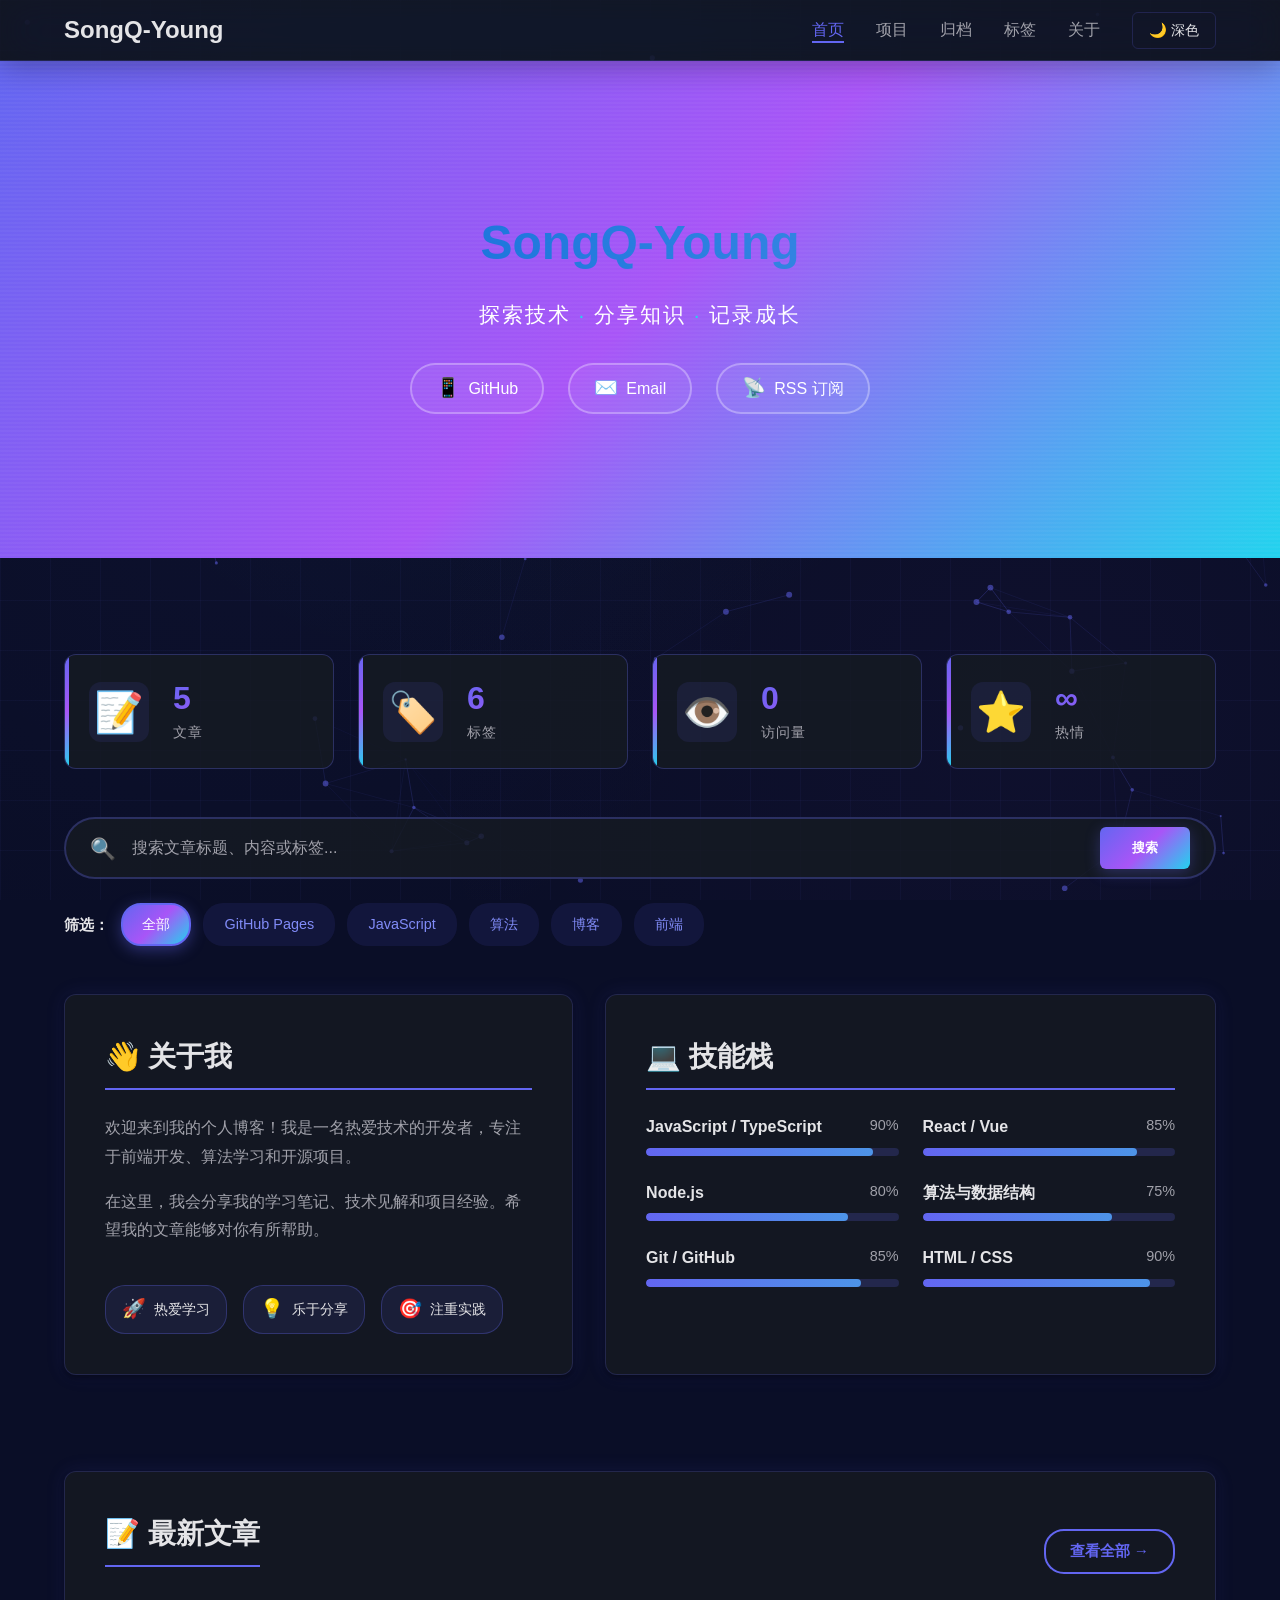
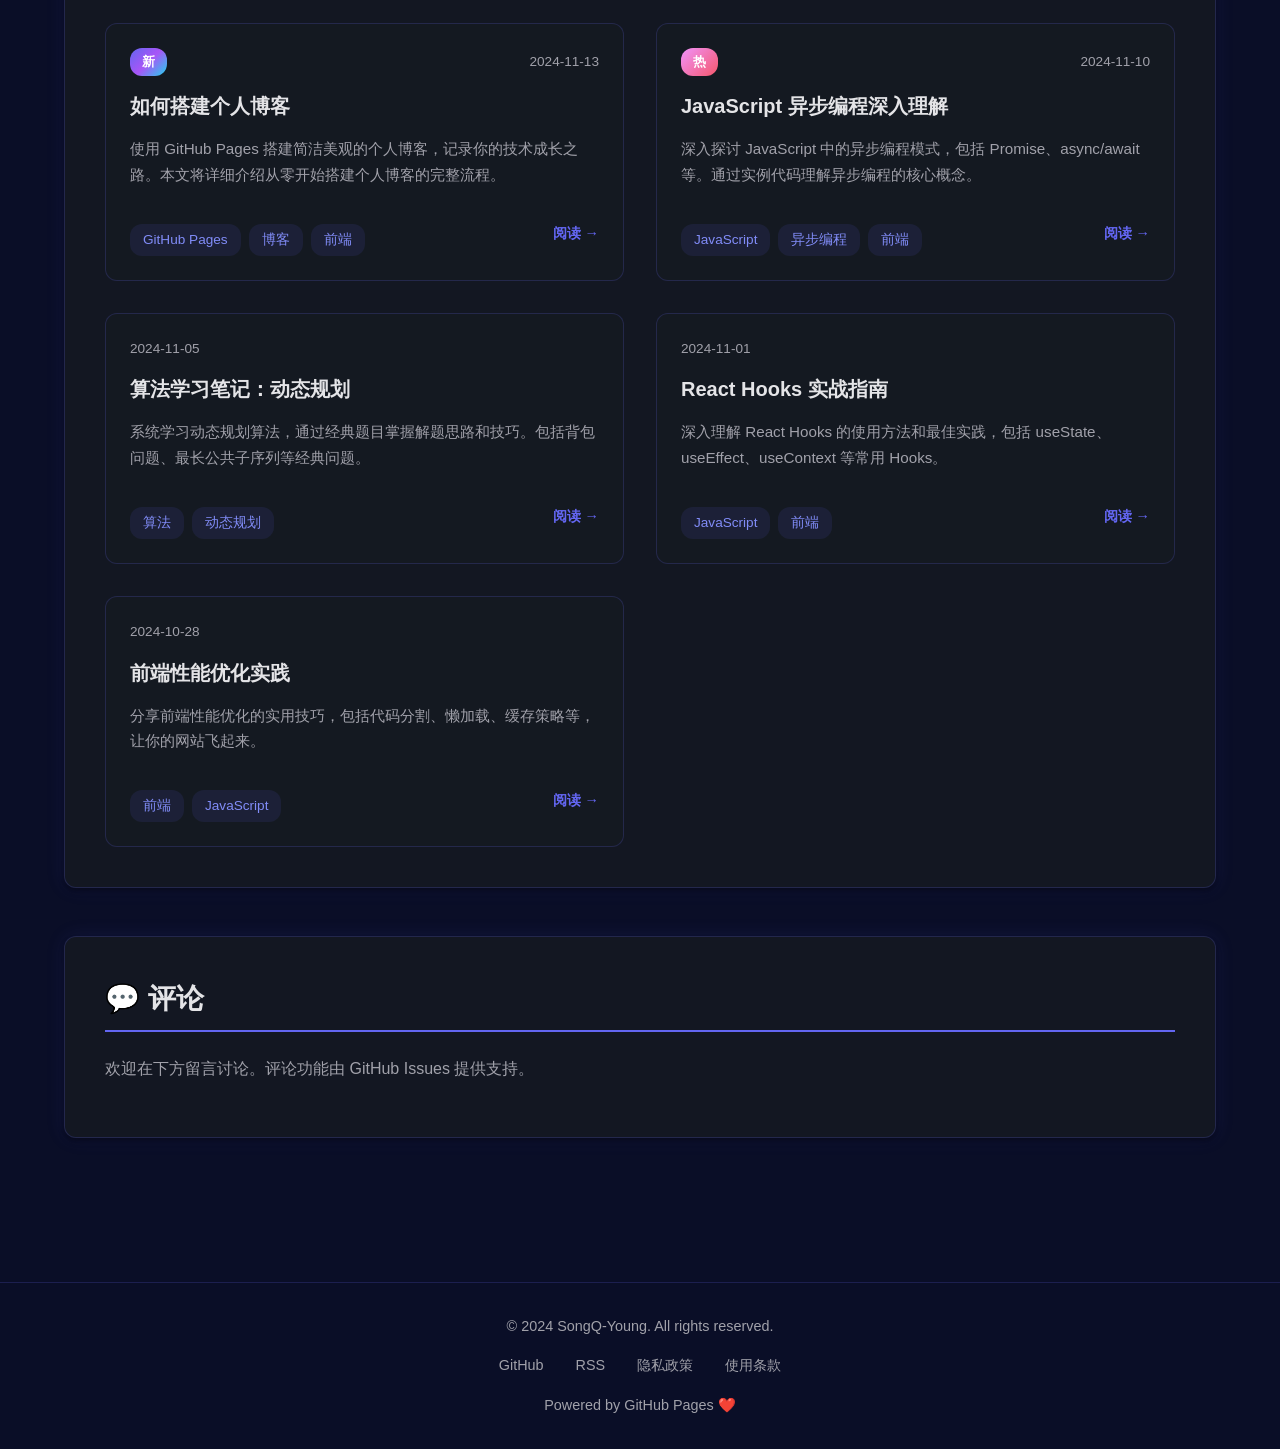
==== commit 6af78059: "🚀 重大升级：添加10+酷炫新功能 ## 核心功能  ### 1. 数据统计面板 📊 - 4个动态统计卡片（文章、标签、访问量、热情） - 渐变色图标背景 - hover时左侧渐变条扩展动画 - 响应" ====
--- a/index.html
+++ b/index.html
@@ -53,14 +53,48 @@
 
     <!-- 主内容区 -->
     <div class="container">
+        <!-- 数据统计面板 -->
+        <div class="stats-grid">
+            <div class="stat-card">
+                <div class="stat-icon">📝</div>
+                <div class="stat-content">
+                    <div class="stat-value">5</div>
+                    <div class="stat-label">文章</div>
+                </div>
+            </div>
+            <div class="stat-card">
+                <div class="stat-icon">🏷️</div>
+                <div class="stat-content">
+                    <div class="stat-value">6</div>
+                    <div class="stat-label">标签</div>
+                </div>
+            </div>
+            <div class="stat-card">
+                <div class="stat-icon">👁️</div>
+                <div class="stat-content">
+                    <div class="stat-value" id="total-views">0</div>
+                    <div class="stat-label">访问量</div>
+                </div>
+            </div>
+            <div class="stat-card">
+                <div class="stat-icon">⭐</div>
+                <div class="stat-content">
+                    <div class="stat-value">∞</div>
+                    <div class="stat-label">热情</div>
+                </div>
+            </div>
+        </div>
+
         <!-- 搜索和过滤 -->
         <div class="search-container">
-            <div class="search-box">
+            <div class="search-wrapper">
+                <div class="search-icon">🔍</div>
                 <input type="text" id="search-input" class="search-input" placeholder="搜索文章标题、内容或标签...">
-                <button id="search-btn" class="search-btn">🔍 搜索</button>
+                <button id="search-btn" class="search-btn">搜索</button>
             </div>
 
             <div class="tags-filter">
+                <span class="filter-label">筛选：</span>
                 <span class="tag-filter active" data-tag="all">全部</span>
                 <span class="tag-filter" data-tag="GitHub Pages">GitHub Pages</span>
                 <span class="tag-filter" data-tag="JavaScript">JavaScript</span>
@@ -70,21 +104,37 @@
             </div>
         </div>
 
-        <!-- 关于我 -->
-        <section class="section about">
-            <h2>👋 关于我</h2>
-            <p>
-                欢迎来到我的个人博客！我是一名热爱技术的开发者，专注于前端开发、算法学习和开源项目。
-            </p>
-            <p>
-                在这里，我会分享我的学习笔记、技术见解和项目经验。希望我的文章能够对你有所帮助。
-            </p>
-        </section>
-
-        <!-- 技能展示 -->
-        <section class="section">
-            <h2>💻 技能栈</h2>
-            <div class="skills-grid">
+        <!-- 关于我和技能栈 -->
+        <div class="two-column-grid">
+            <!-- 关于我 -->
+            <section class="section about-card">
+                <h2>👋 关于我</h2>
+                <p>
+                    欢迎来到我的个人博客！我是一名热爱技术的开发者，专注于前端开发、算法学习和开源项目。
+                </p>
+                <p>
+                    在这里，我会分享我的学习笔记、技术见解和项目经验。希望我的文章能够对你有所帮助。
+                </p>
+                <div class="about-highlights">
+                    <div class="highlight-item">
+                        <span class="highlight-icon">🚀</span>
+                        <span>热爱学习</span>
+                    </div>
+                    <div class="highlight-item">
+                        <span class="highlight-icon">💡</span>
+                        <span>乐于分享</span>
+                    </div>
+                    <div class="highlight-item">
+                        <span class="highlight-icon">🎯</span>
+                        <span>注重实践</span>
+                    </div>
+                </div>
+            </section>
+
+            <!-- 技能展示 -->
+            <section class="section skills-card">
+                <h2>💻 技能栈</h2>
+                <div class="skills-grid">
                 <div class="skill-item">
                     <div class="skill-header">
                         <span class="skill-name">JavaScript / TypeScript</span>
@@ -146,63 +196,94 @@
                 </div>
             </div>
         </section>
+        </div>
 
         <!-- 最新文章 -->
-        <section class="section">
-            <h2>📝 最新文章</h2>
-            <ul class="posts">
-                <li class="post-item">
-                    <div class="post-date">2024-11-13</div>
+        <section class="section articles-section">
+            <div class="section-header">
+                <h2>📝 最新文章</h2>
+                <a href="archive.html" class="view-all-btn">查看全部 →</a>
+            </div>
+            <div class="posts-grid">
+                <article class="post-card">
+                    <div class="post-card-header">
+                        <span class="post-badge">新</span>
+                        <span class="post-date">2024-11-13</span>
+                    </div>
                     <h3><a href="posts/how-to-build-blog.html">如何搭建个人博客</a></h3>
                     <p class="post-description">使用 GitHub Pages 搭建简洁美观的个人博客，记录你的技术成长之路。本文将详细介绍从零开始搭建个人博客的完整流程。</p>
-                    <div class="tags">
-                        <span class="tag">GitHub Pages</span>
-                        <span class="tag">博客</span>
-                        <span class="tag">前端</span>
-                    </div>
-                </li>
-
-                <li class="post-item">
-                    <div class="post-date">2024-11-10</div>
+                    <div class="post-card-footer">
+                        <div class="tags">
+                            <span class="tag">GitHub Pages</span>
+                            <span class="tag">博客</span>
+                            <span class="tag">前端</span>
+                        </div>
+                        <span class="read-more">阅读 →</span>
+                    </div>
+                </article>
+
+                <article class="post-card">
+                    <div class="post-card-header">
+                        <span class="post-badge hot">热</span>
+                        <span class="post-date">2024-11-10</span>
+                    </div>
                     <h3><a href="posts/javascript-async.html">JavaScript 异步编程深入理解</a></h3>
                     <p class="post-description">深入探讨 JavaScript 中的异步编程模式，包括 Promise、async/await 等。通过实例代码理解异步编程的核心概念。</p>
-                    <div class="tags">
-                        <span class="tag">JavaScript</span>
-                        <span class="tag">异步编程</span>
-                        <span class="tag">前端</span>
-                    </div>
-                </li>
-
-                <li class="post-item">
-                    <div class="post-date">2024-11-05</div>
+                    <div class="post-card-footer">
+                        <div class="tags">
+                            <span class="tag">JavaScript</span>
+                            <span class="tag">异步编程</span>
+                            <span class="tag">前端</span>
+                        </div>
+                        <span class="read-more">阅读 →</span>
+                    </div>
+                </article>
+
+                <article class="post-card">
+                    <div class="post-card-header">
+                        <span class="post-date">2024-11-05</span>
+                    </div>
                     <h3><a href="posts/algorithm-dp.html">算法学习笔记：动态规划</a></h3>
                     <p class="post-description">系统学习动态规划算法，通过经典题目掌握解题思路和技巧。包括背包问题、最长公共子序列等经典问题。</p>
-                    <div class="tags">
-                        <span class="tag">算法</span>
-                        <span class="tag">动态规划</span>
-                    </div>
-                </li>
-
-                <li class="post-item">
-                    <div class="post-date">2024-11-01</div>
+                    <div class="post-card-footer">
+                        <div class="tags">
+                            <span class="tag">算法</span>
+                            <span class="tag">动态规划</span>
+                        </div>
+                        <span class="read-more">阅读 →</span>
+                    </div>
+                </article>
+
+                <article class="post-card">
+                    <div class="post-card-header">
+                        <span class="post-date">2024-11-01</span>
+                    </div>
                     <h3><a href="posts/react-hooks.html">React Hooks 实战指南</a></h3>
                     <p class="post-description">深入理解 React Hooks 的使用方法和最佳实践，包括 useState、useEffect、useContext 等常用 Hooks。</p>
-                    <div class="tags">
-                        <span class="tag">JavaScript</span>
-                        <span class="tag">前端</span>
-                    </div>
-                </li>
-
-                <li class="post-item">
-                    <div class="post-date">2024-10-28</div>
+                    <div class="post-card-footer">
+                        <div class="tags">
+                            <span class="tag">JavaScript</span>
+                            <span class="tag">前端</span>
+                        </div>
+                        <span class="read-more">阅读 →</span>
+                    </div>
+                </article>
+
+                <article class="post-card">
+                    <div class="post-card-header">
+                        <span class="post-date">2024-10-28</span>
+                    </div>
                     <h3><a href="posts/frontend-performance.html">前端性能优化实践</a></h3>
                     <p class="post-description">分享前端性能优化的实用技巧，包括代码分割、懒加载、缓存策略等，让你的网站飞起来。</p>
-                    <div class="tags">
-                        <span class="tag">前端</span>
-                        <span class="tag">JavaScript</span>
-                    </div>
-                </li>
-            </ul>
+                    <div class="post-card-footer">
+                        <div class="tags">
+                            <span class="tag">前端</span>
+                            <span class="tag">JavaScript</span>
+                        </div>
+                        <span class="read-more">阅读 →</span>
+                    </div>
+                </article>
+            </div>
         </section>
 
         <!-- 评论区 -->
--- a/css/style.css
+++ b/css/style.css
@@ -325,33 +325,128 @@
     box-shadow: 0 4px 20px rgba(99, 102, 241, 0.5);
 }
 
+/* 数据统计面板 */
+.stats-grid {
+    display: grid;
+    grid-template-columns: repeat(auto-fit, minmax(200px, 1fr));
+    gap: 1.5rem;
+    margin-bottom: 3rem;
+    animation: fadeInUp 0.6s ease;
+}
+
+.stat-card {
+    background: var(--card-bg);
+    border: 1px solid rgba(99, 102, 241, 0.3);
+    border-radius: 12px;
+    padding: 1.5rem;
+    display: flex;
+    align-items: center;
+    gap: 1.5rem;
+    transition: all 0.3s ease;
+    position: relative;
+    overflow: hidden;
+}
+
+.stat-card::before {
+    content: '';
+    position: absolute;
+    top: 0;
+    left: 0;
+    width: 4px;
+    height: 100%;
+    background: var(--gradient-primary);
+    transition: width 0.3s ease;
+}
+
+.stat-card:hover {
+    transform: translateY(-5px);
+    border-color: var(--primary-color);
+    box-shadow: 0 10px 30px rgba(99, 102, 241, 0.3);
+}
+
+.stat-card:hover::before {
+    width: 100%;
+    opacity: 0.1;
+}
+
+.stat-icon {
+    font-size: 2.5rem;
+    display: flex;
+    align-items: center;
+    justify-content: center;
+    width: 60px;
+    height: 60px;
+    background: rgba(99, 102, 241, 0.1);
+    border-radius: 12px;
+    position: relative;
+    z-index: 1;
+}
+
+.stat-content {
+    flex: 1;
+    position: relative;
+    z-index: 1;
+}
+
+.stat-value {
+    font-size: 2rem;
+    font-weight: 700;
+    color: var(--text-color);
+    background: var(--gradient-primary);
+    -webkit-background-clip: text;
+    -webkit-text-fill-color: transparent;
+    background-clip: text;
+    line-height: 1.2;
+}
+
+.stat-label {
+    font-size: 0.9rem;
+    color: var(--text-secondary);
+    margin-top: 0.25rem;
+    text-transform: uppercase;
+    letter-spacing: 1px;
+}
+
 /* 搜索栏 */
 .search-container {
-    margin-bottom: 2rem;
+    margin-bottom: 3rem;
     animation: fadeIn 0.8s ease;
 }
 
-.search-box {
-    display: flex;
+.search-wrapper {
+    display: flex;
+    align-items: center;
     gap: 1rem;
-    margin-bottom: 1rem;
+    background: var(--card-bg);
+    border: 2px solid rgba(99, 102, 241, 0.3);
+    border-radius: 50px;
+    padding: 0.5rem 1.5rem;
+    margin-bottom: 1.5rem;
+    transition: all 0.3s ease;
+}
+
+.search-wrapper:focus-within {
+    border-color: var(--primary-color);
+    box-shadow: 0 0 0 4px rgba(99, 102, 241, 0.1), 0 0 20px rgba(99, 102, 241, 0.3);
+}
+
+.search-icon {
+    font-size: 1.3rem;
+    color: var(--text-secondary);
 }
 
 .search-input {
     flex: 1;
-    padding: 0.75rem 1rem;
-    border: 1px solid var(--border-color);
-    border-radius: 6px;
-    background-color: var(--card-bg);
+    padding: 0.75rem 0;
+    border: none;
+    background: transparent;
     color: var(--text-color);
     font-size: 1rem;
-    transition: all 0.3s ease;
-}
-
-.search-input:focus {
     outline: none;
-    border-color: var(--primary-color);
-    box-shadow: 0 0 0 3px rgba(3, 102, 214, 0.1);
+}
+
+.search-input::placeholder {
+    color: var(--text-secondary);
 }
 
 .search-btn {
@@ -395,14 +490,21 @@
 .tags-filter {
     display: flex;
     flex-wrap: wrap;
-    gap: 0.5rem;
+    align-items: center;
+    gap: 0.75rem;
     margin-bottom: 2rem;
+}
+
+.filter-label {
+    font-weight: 600;
+    color: var(--text-color);
+    font-size: 0.95rem;
 }
 
 .tag-filter {
     background-color: var(--tag-bg);
     color: var(--tag-color);
-    padding: 0.5rem 1rem;
+    padding: 0.5rem 1.2rem;
     border-radius: 20px;
     font-size: 0.9rem;
     cursor: pointer;
@@ -413,12 +515,14 @@
 .tag-filter:hover {
     border-color: var(--primary-color);
     transform: translateY(-2px);
+    background: rgba(99, 102, 241, 0.1);
 }
 
 .tag-filter.active {
-    background-color: var(--primary-color);
+    background: var(--gradient-primary);
     color: white;
     border-color: var(--primary-color);
+    box-shadow: 0 4px 15px rgba(99, 102, 241, 0.4);
 }
 
 /* 卡片通用样式 */
@@ -476,8 +580,57 @@
     padding-bottom: 0.5rem;
 }
 
+/* 两栏布局 */
+.two-column-grid {
+    display: grid;
+    grid-template-columns: 1fr 1.2fr;
+    gap: 2rem;
+    margin-bottom: 3rem;
+}
+
+/* 关于我卡片 */
+.about-card {
+    display: flex;
+    flex-direction: column;
+    justify-content: space-between;
+}
+
+.about-card p {
+    line-height: 1.8;
+    color: var(--text-secondary);
+    margin-bottom: 1rem;
+}
+
+.about-highlights {
+    display: flex;
+    gap: 1rem;
+    margin-top: 1.5rem;
+    flex-wrap: wrap;
+}
+
+.highlight-item {
+    display: flex;
+    align-items: center;
+    gap: 0.5rem;
+    padding: 0.5rem 1rem;
+    background: rgba(99, 102, 241, 0.1);
+    border: 1px solid rgba(99, 102, 241, 0.3);
+    border-radius: 20px;
+    font-size: 0.9rem;
+    transition: all 0.3s ease;
+}
+
+.highlight-item:hover {
+    background: rgba(99, 102, 241, 0.2);
+    transform: translateY(-2px);
+}
+
+.highlight-icon {
+    font-size: 1.2rem;
+}
+
 /* 技能云 */
-.skills-grid {
+.skills-card .skills-grid {
     display: grid;
     grid-template-columns: repeat(auto-fit, minmax(250px, 1fr));
     gap: 1.5rem;
@@ -611,7 +764,149 @@
     text-decoration: underline;
 }
 
-/* 文章列表 */
+/* 文章区域标题 */
+.section-header {
+    display: flex;
+    justify-content: space-between;
+    align-items: center;
+    margin-bottom: 2rem;
+}
+
+.view-all-btn {
+    color: var(--primary-color);
+    text-decoration: none;
+    font-weight: 600;
+    font-size: 0.95rem;
+    padding: 0.5rem 1.5rem;
+    border: 2px solid var(--primary-color);
+    border-radius: 20px;
+    transition: all 0.3s ease;
+}
+
+.view-all-btn:hover {
+    background: var(--gradient-primary);
+    color: white;
+    transform: translateX(5px);
+    box-shadow: 0 4px 15px rgba(99, 102, 241, 0.3);
+}
+
+/* 文章网格布局 */
+.posts-grid {
+    display: grid;
+    grid-template-columns: repeat(auto-fill, minmax(350px, 1fr));
+    gap: 2rem;
+}
+
+/* 文章卡片 */
+.post-card {
+    background: var(--card-bg);
+    border: 1px solid rgba(99, 102, 241, 0.2);
+    border-radius: 12px;
+    padding: 1.5rem;
+    transition: all 0.3s ease;
+    animation: fadeInUp 0.6s ease;
+    position: relative;
+    overflow: hidden;
+}
+
+.post-card::before {
+    content: '';
+    position: absolute;
+    top: 0;
+    left: 0;
+    right: 0;
+    height: 3px;
+    background: var(--gradient-primary);
+    transform: scaleX(0);
+    transform-origin: left;
+    transition: transform 0.3s ease;
+}
+
+.post-card:hover {
+    transform: translateY(-8px);
+    border-color: var(--primary-color);
+    box-shadow: 0 15px 40px rgba(99, 102, 241, 0.25);
+}
+
+.post-card:hover::before {
+    transform: scaleX(1);
+}
+
+.post-card-header {
+    display: flex;
+    justify-content: space-between;
+    align-items: center;
+    margin-bottom: 1rem;
+}
+
+.post-badge {
+    background: var(--gradient-primary);
+    color: white;
+    padding: 0.25rem 0.75rem;
+    border-radius: 12px;
+    font-size: 0.8rem;
+    font-weight: 600;
+}
+
+.post-badge.hot {
+    background: linear-gradient(135deg, #f093fb 0%, #f5576c 100%);
+}
+
+.post-date {
+    color: var(--text-secondary);
+    font-size: 0.85rem;
+}
+
+.post-card h3 {
+    font-size: 1.25rem;
+    margin-bottom: 1rem;
+    line-height: 1.4;
+}
+
+.post-card h3 a {
+    color: var(--text-color);
+    text-decoration: none;
+    font-weight: 600;
+    transition: all 0.3s ease;
+}
+
+.post-card h3 a:hover {
+    background: var(--gradient-primary);
+    -webkit-background-clip: text;
+    -webkit-text-fill-color: transparent;
+    background-clip: text;
+}
+
+.post-card .post-description {
+    color: var(--text-secondary);
+    font-size: 0.95rem;
+    line-height: 1.7;
+    margin-bottom: 1.5rem;
+    display: -webkit-box;
+    -webkit-line-clamp: 3;
+    -webkit-box-orient: vertical;
+    overflow: hidden;
+}
+
+.post-card-footer {
+    display: flex;
+    justify-content: space-between;
+    align-items: center;
+    margin-top: auto;
+}
+
+.read-more {
+    color: var(--primary-color);
+    font-weight: 600;
+    font-size: 0.9rem;
+    transition: all 0.3s ease;
+}
+
+.post-card:hover .read-more {
+    transform: translateX(5px);
+}
+
+/* 旧的文章列表样式保留用于其他页面 */
 .posts {
     list-style: none;
 }
@@ -629,12 +924,6 @@
 
 .post-item:hover {
     transform: translateX(10px);
-}
-
-.post-date {
-    color: var(--text-secondary);
-    font-size: 0.9rem;
-    margin-bottom: 0.5rem;
 }
 
 .post-item h3 {
@@ -650,13 +939,6 @@
 
 .post-item a:hover {
     color: var(--primary-color);
-}
-
-.post-description {
-    color: var(--text-secondary);
-    font-size: 0.95rem;
-    line-height: 1.6;
-    margin-bottom: 0.75rem;
 }
 
 .tags {
@@ -895,6 +1177,32 @@
     .projects-grid,
     .skills-grid {
         grid-template-columns: 1fr;
+    }
+
+    /* 新增响应式规则 */
+    .stats-grid {
+        grid-template-columns: repeat(2, 1fr);
+        gap: 1rem;
+    }
+
+    .two-column-grid {
+        grid-template-columns: 1fr;
+        gap: 1.5rem;
+    }
+
+    .posts-grid {
+        grid-template-columns: 1fr;
+        gap: 1.5rem;
+    }
+
+    .section-header {
+        flex-direction: column;
+        align-items: flex-start;
+        gap: 1rem;
+    }
+
+    .about-highlights {
+        flex-direction: column;
     }
 
     .section {
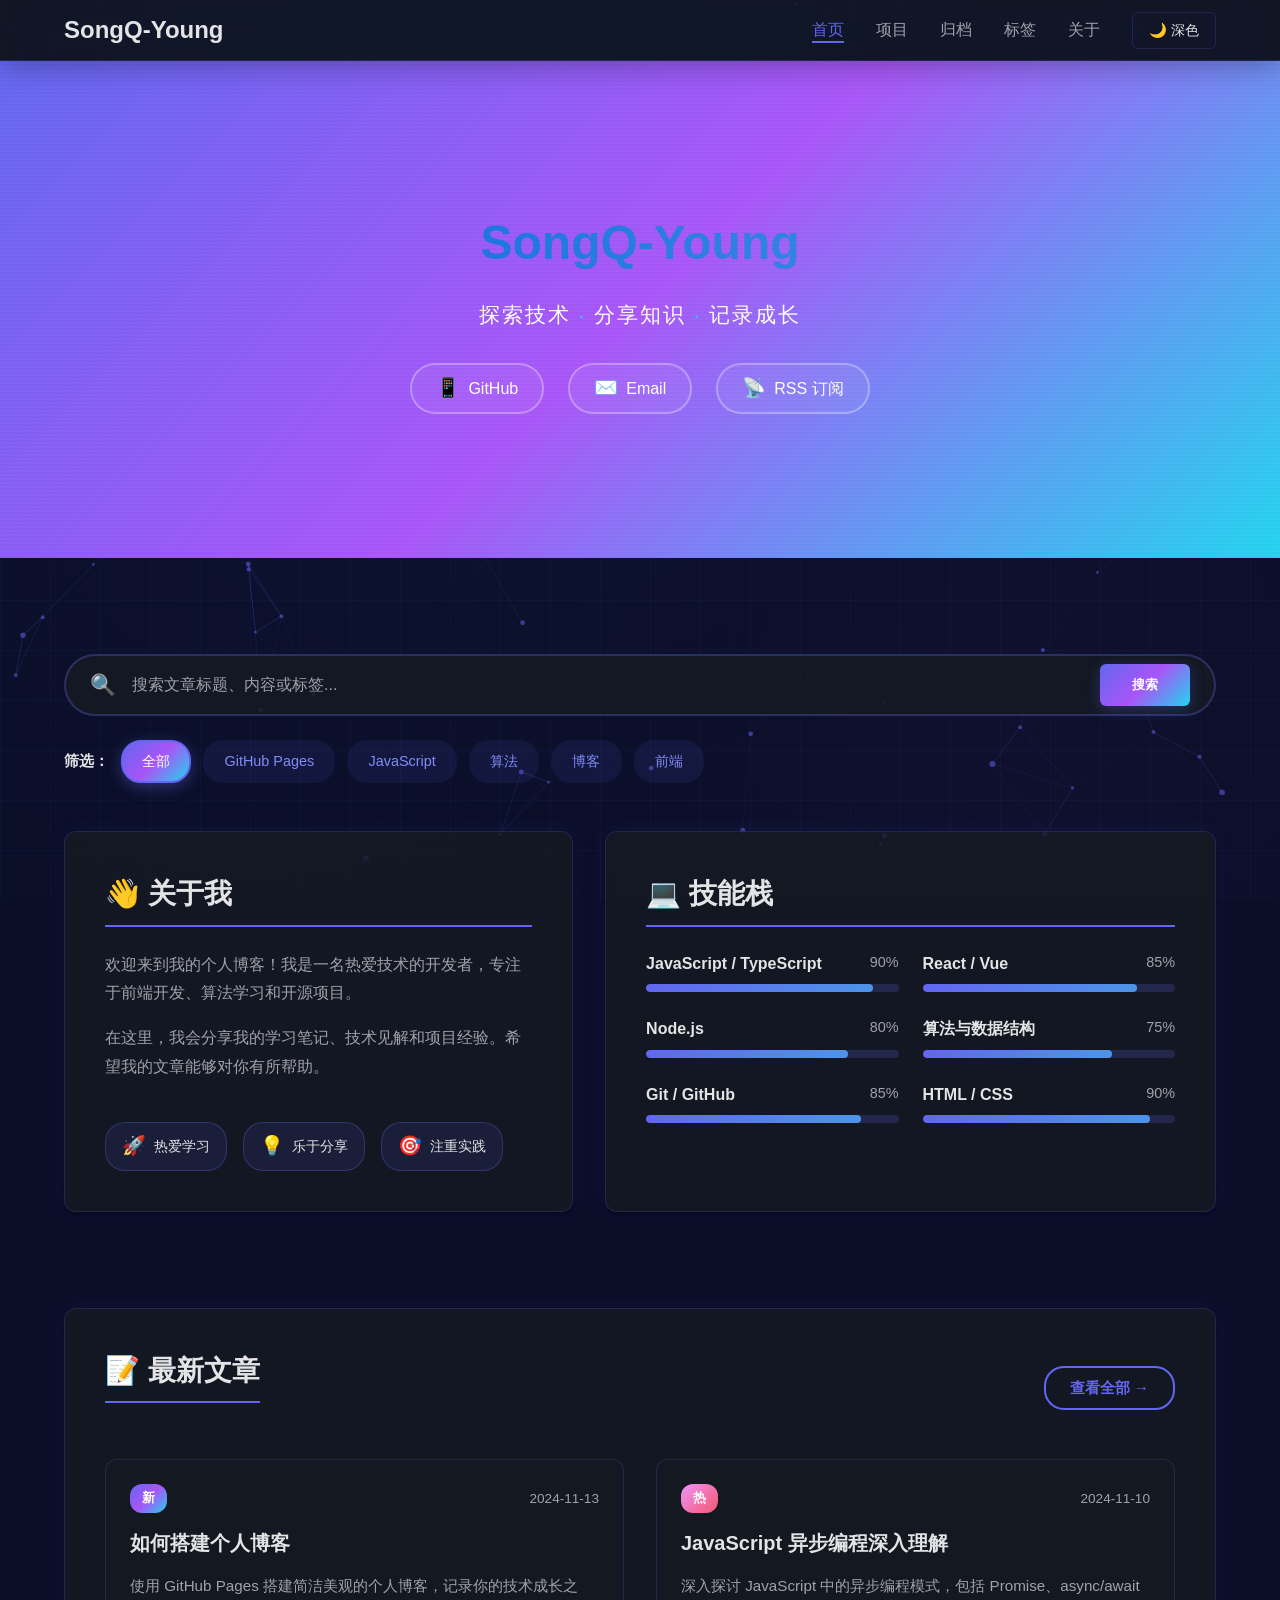
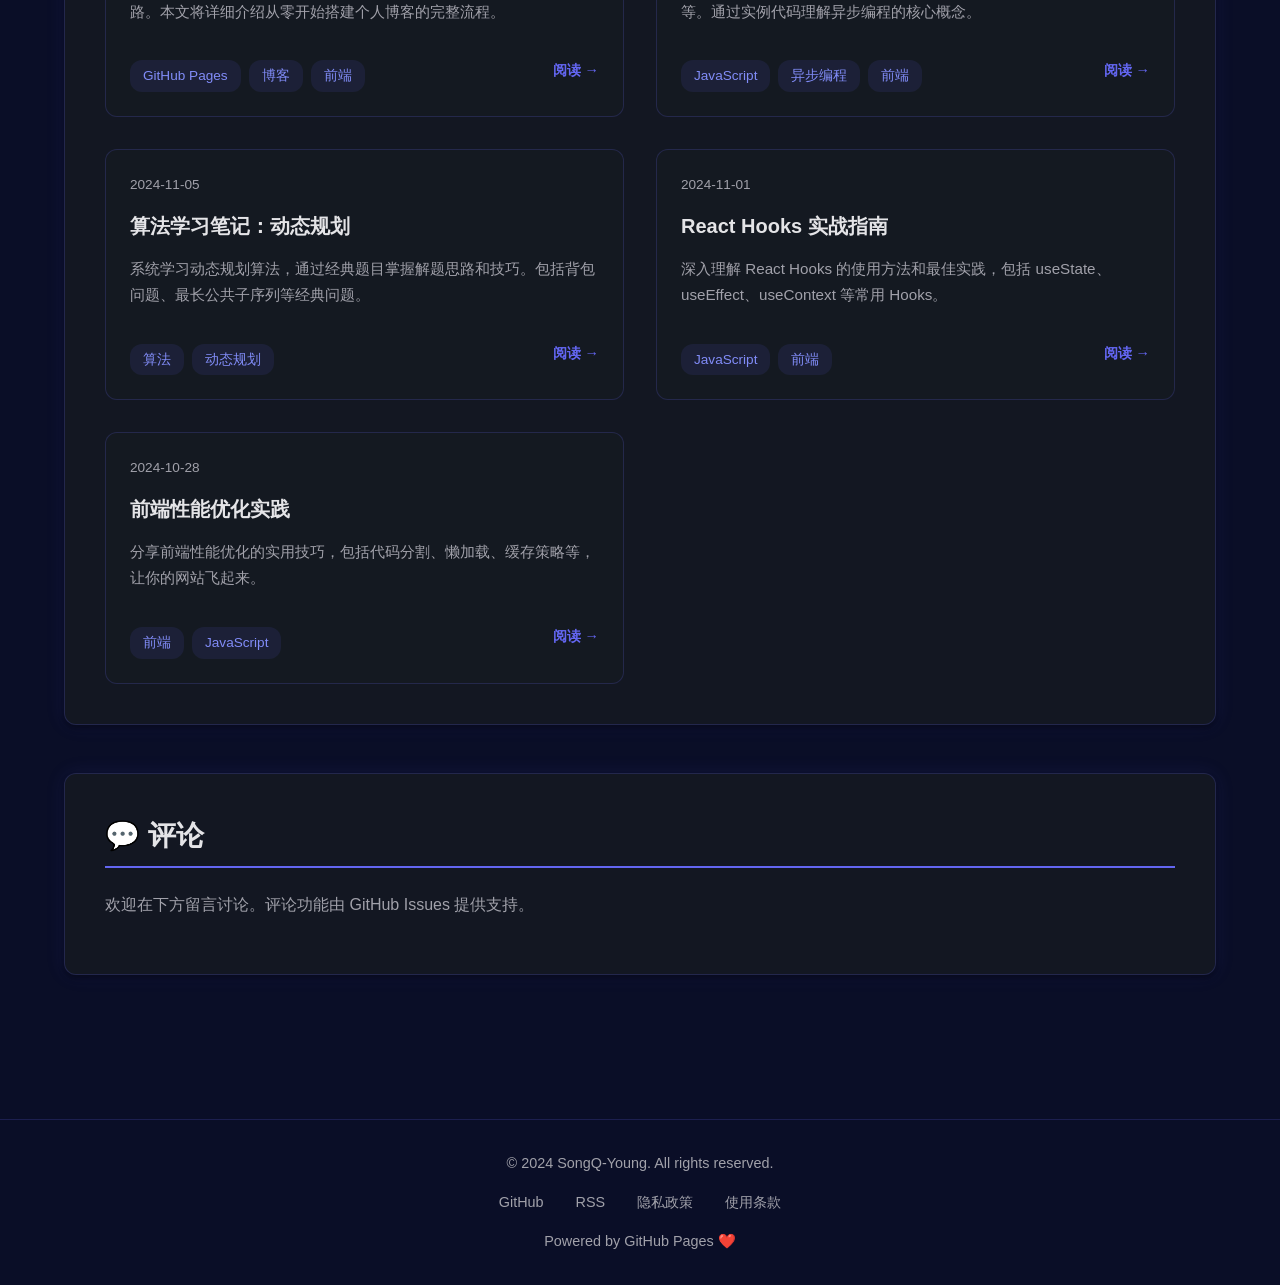
==== commit 62dd1336: "🗑️ 删除数据统计面板组件 - 移除4个统计卡片（文章、标签、访问量、热情） - 简化首页布局 - 保持CSS样式以便未来需要时使用" ====
--- a/index.html
+++ b/index.html
@@ -53,38 +53,6 @@
 
     <!-- 主内容区 -->
     <div class="container">
-        <!-- 数据统计面板 -->
-        <div class="stats-grid">
-            <div class="stat-card">
-                <div class="stat-icon">📝</div>
-                <div class="stat-content">
-                    <div class="stat-value">5</div>
-                    <div class="stat-label">文章</div>
-                </div>
-            </div>
-            <div class="stat-card">
-                <div class="stat-icon">🏷️</div>
-                <div class="stat-content">
-                    <div class="stat-value">6</div>
-                    <div class="stat-label">标签</div>
-                </div>
-            </div>
-            <div class="stat-card">
-                <div class="stat-icon">👁️</div>
-                <div class="stat-content">
-                    <div class="stat-value" id="total-views">0</div>
-                    <div class="stat-label">访问量</div>
-                </div>
-            </div>
-            <div class="stat-card">
-                <div class="stat-icon">⭐</div>
-                <div class="stat-content">
-                    <div class="stat-value">∞</div>
-                    <div class="stat-label">热情</div>
-                </div>
-            </div>
-        </div>
-
         <!-- 搜索和过滤 -->
         <div class="search-container">
             <div class="search-wrapper">
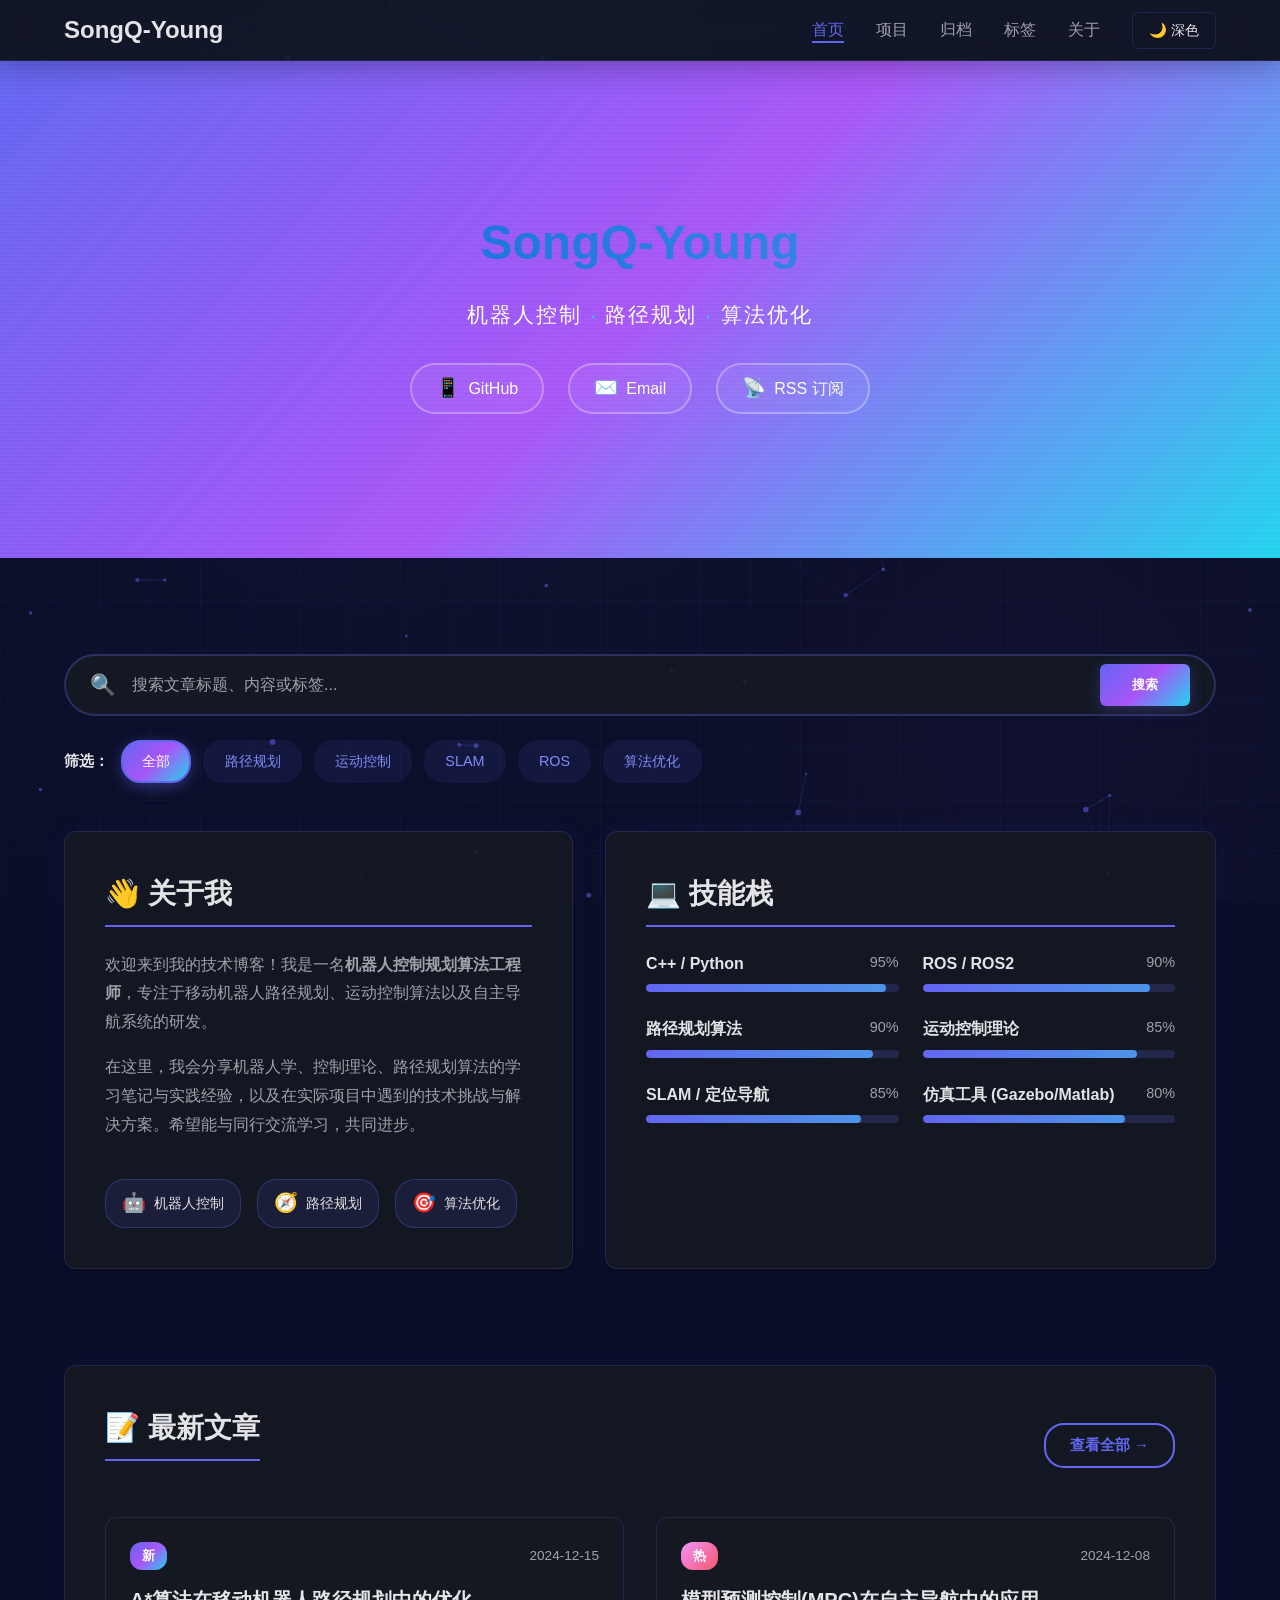
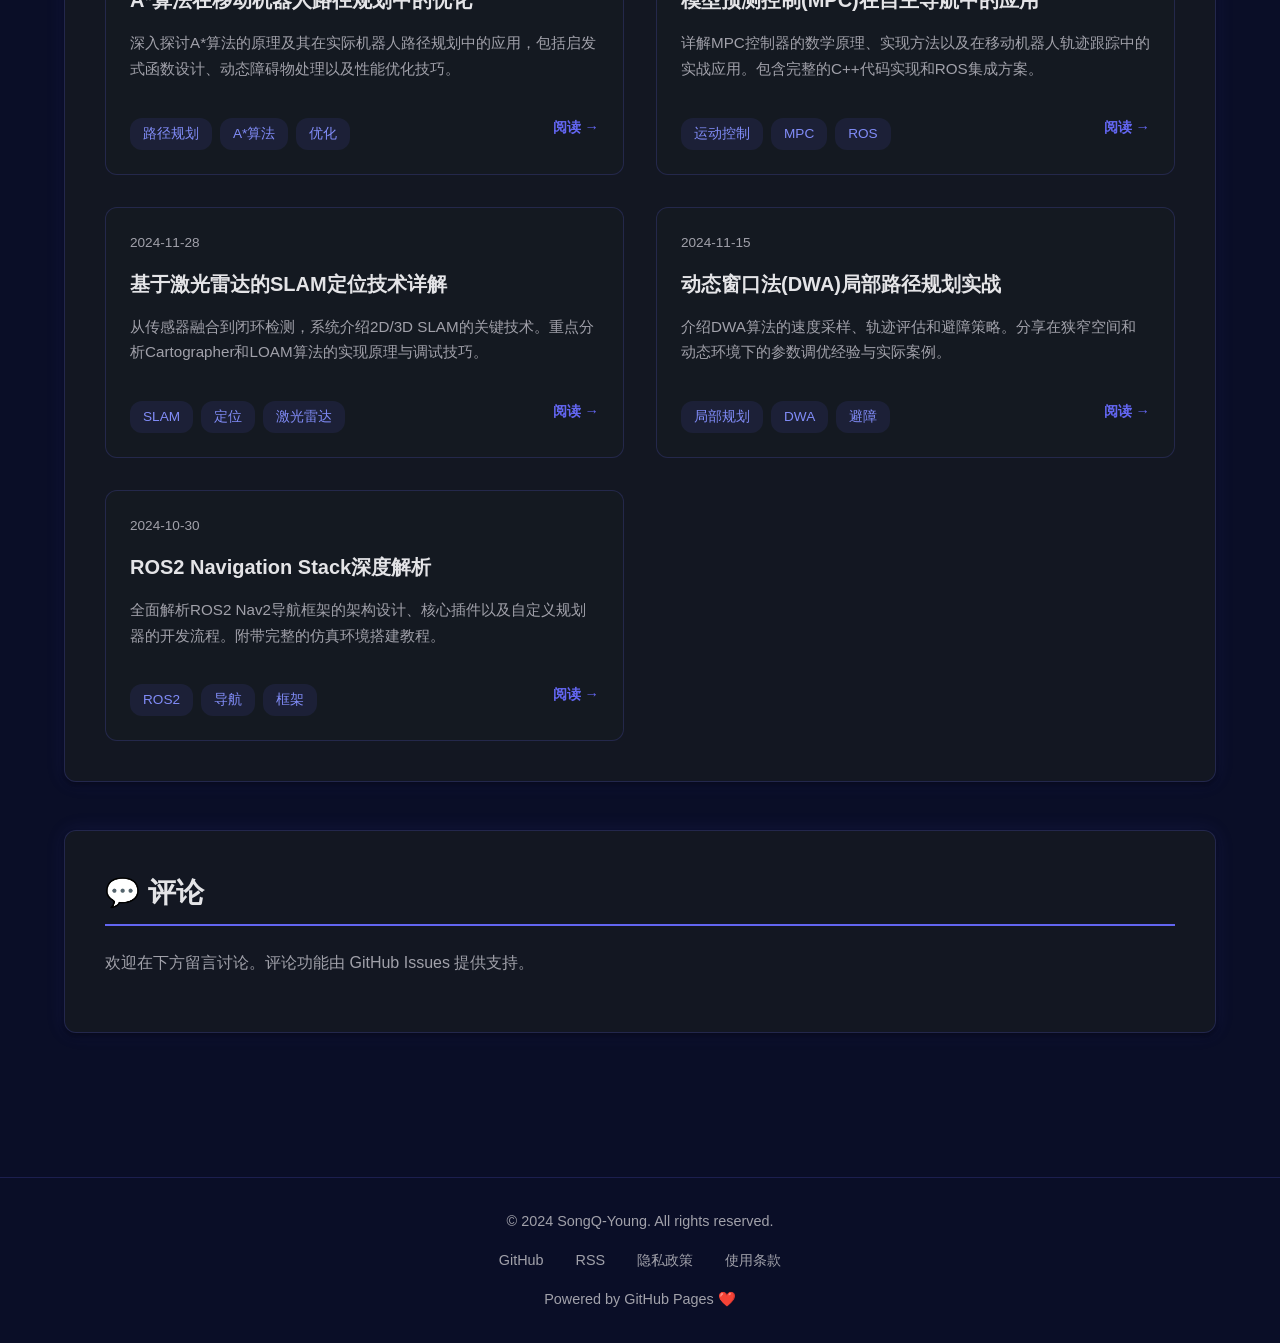
==== commit 77c3ea1f: "🤖 内容升级：转型为机器人控制规划算法博客 ## 核心更新  ### 1. 个人定位调整 - 身份：**机器人控制规划算法工程师** - 专注领域：移动机器人路径规划、运动控制算法、自主导航系统 - " ====
--- a/index.html
+++ b/index.html
@@ -3,10 +3,10 @@
 <head>
     <meta charset="UTF-8">
     <meta name="viewport" content="width=device-width, initial-scale=1.0">
-    <meta name="description" content="SongQ-Young 的个人博客 - 探索技术，分享知识，记录成长">
-    <meta name="keywords" content="博客, 技术, 编程, JavaScript, 算法">
+    <meta name="description" content="SongQ-Young 的技术博客 - 机器人控制规划算法工程师，分享路径规划、运动控制、SLAM与ROS开发经验">
+    <meta name="keywords" content="机器人, 路径规划, 运动控制, SLAM, ROS, A*算法, MPC, DWA, 自主导航, 移动机器人">
     <meta name="author" content="SongQ-Young">
-    <title>SongQ-Young 的博客 - 首页</title>
+    <title>SongQ-Young - 机器人控制规划算法工程师</title>
     <link rel="stylesheet" href="css/style.css">
     <link rel="alternate" type="application/rss+xml" title="RSS Feed" href="rss.xml">
 </head>
@@ -36,7 +36,7 @@
     <section class="hero">
         <div class="container">
             <h1 class="gradient-text wave">SongQ-Young</h1>
-            <p class="hero-subtitle">探索技术 <span class="glow">·</span> 分享知识 <span class="glow">·</span> 记录成长</p>
+            <p class="hero-subtitle">机器人控制 <span class="glow">·</span> 路径规划 <span class="glow">·</span> 算法优化</p>
             <div class="social-links">
                 <a href="https://github.com/SongQ-Young" target="_blank" class="social-btn">
                     <span>📱</span> GitHub
@@ -64,11 +64,11 @@
             <div class="tags-filter">
                 <span class="filter-label">筛选：</span>
                 <span class="tag-filter active" data-tag="all">全部</span>
-                <span class="tag-filter" data-tag="GitHub Pages">GitHub Pages</span>
-                <span class="tag-filter" data-tag="JavaScript">JavaScript</span>
-                <span class="tag-filter" data-tag="算法">算法</span>
-                <span class="tag-filter" data-tag="博客">博客</span>
-                <span class="tag-filter" data-tag="前端">前端</span>
+                <span class="tag-filter" data-tag="路径规划">路径规划</span>
+                <span class="tag-filter" data-tag="运动控制">运动控制</span>
+                <span class="tag-filter" data-tag="SLAM">SLAM</span>
+                <span class="tag-filter" data-tag="ROS">ROS</span>
+                <span class="tag-filter" data-tag="算法优化">算法优化</span>
             </div>
         </div>
 
@@ -78,23 +78,23 @@
             <section class="section about-card">
                 <h2>👋 关于我</h2>
                 <p>
-                    欢迎来到我的个人博客！我是一名热爱技术的开发者，专注于前端开发、算法学习和开源项目。
+                    欢迎来到我的技术博客！我是一名<strong>机器人控制规划算法工程师</strong>，专注于移动机器人路径规划、运动控制算法以及自主导航系统的研发。
                 </p>
                 <p>
-                    在这里，我会分享我的学习笔记、技术见解和项目经验。希望我的文章能够对你有所帮助。
+                    在这里，我会分享机器人学、控制理论、路径规划算法的学习笔记与实践经验，以及在实际项目中遇到的技术挑战与解决方案。希望能与同行交流学习，共同进步。
                 </p>
                 <div class="about-highlights">
                     <div class="highlight-item">
-                        <span class="highlight-icon">🚀</span>
-                        <span>热爱学习</span>
+                        <span class="highlight-icon">🤖</span>
+                        <span>机器人控制</span>
                     </div>
                     <div class="highlight-item">
-                        <span class="highlight-icon">💡</span>
-                        <span>乐于分享</span>
+                        <span class="highlight-icon">🧭</span>
+                        <span>路径规划</span>
                     </div>
                     <div class="highlight-item">
                         <span class="highlight-icon">🎯</span>
-                        <span>注重实践</span>
+                        <span>算法优化</span>
                     </div>
                 </div>
             </section>
@@ -105,7 +105,17 @@
                 <div class="skills-grid">
                 <div class="skill-item">
                     <div class="skill-header">
-                        <span class="skill-name">JavaScript / TypeScript</span>
+                        <span class="skill-name">C++ / Python</span>
+                        <span class="skill-level">95%</span>
+                    </div>
+                    <div class="skill-bar">
+                        <div class="skill-progress" data-width="95"></div>
+                    </div>
+                </div>
+
+                <div class="skill-item">
+                    <div class="skill-header">
+                        <span class="skill-name">ROS / ROS2</span>
                         <span class="skill-level">90%</span>
                     </div>
                     <div class="skill-bar">
@@ -115,7 +125,17 @@
 
                 <div class="skill-item">
                     <div class="skill-header">
-                        <span class="skill-name">React / Vue</span>
+                        <span class="skill-name">路径规划算法</span>
+                        <span class="skill-level">90%</span>
+                    </div>
+                    <div class="skill-bar">
+                        <div class="skill-progress" data-width="90"></div>
+                    </div>
+                </div>
+
+                <div class="skill-item">
+                    <div class="skill-header">
+                        <span class="skill-name">运动控制理论</span>
                         <span class="skill-level">85%</span>
                     </div>
                     <div class="skill-bar">
@@ -125,41 +145,21 @@
 
                 <div class="skill-item">
                     <div class="skill-header">
-                        <span class="skill-name">Node.js</span>
+                        <span class="skill-name">SLAM / 定位导航</span>
+                        <span class="skill-level">85%</span>
+                    </div>
+                    <div class="skill-bar">
+                        <div class="skill-progress" data-width="85"></div>
+                    </div>
+                </div>
+
+                <div class="skill-item">
+                    <div class="skill-header">
+                        <span class="skill-name">仿真工具 (Gazebo/Matlab)</span>
                         <span class="skill-level">80%</span>
                     </div>
                     <div class="skill-bar">
                         <div class="skill-progress" data-width="80"></div>
-                    </div>
-                </div>
-
-                <div class="skill-item">
-                    <div class="skill-header">
-                        <span class="skill-name">算法与数据结构</span>
-                        <span class="skill-level">75%</span>
-                    </div>
-                    <div class="skill-bar">
-                        <div class="skill-progress" data-width="75"></div>
-                    </div>
-                </div>
-
-                <div class="skill-item">
-                    <div class="skill-header">
-                        <span class="skill-name">Git / GitHub</span>
-                        <span class="skill-level">85%</span>
-                    </div>
-                    <div class="skill-bar">
-                        <div class="skill-progress" data-width="85"></div>
-                    </div>
-                </div>
-
-                <div class="skill-item">
-                    <div class="skill-header">
-                        <span class="skill-name">HTML / CSS</span>
-                        <span class="skill-level">90%</span>
-                    </div>
-                    <div class="skill-bar">
-                        <div class="skill-progress" data-width="90"></div>
                     </div>
                 </div>
             </div>
@@ -176,15 +176,15 @@
                 <article class="post-card">
                     <div class="post-card-header">
                         <span class="post-badge">新</span>
-                        <span class="post-date">2024-11-13</span>
-                    </div>
-                    <h3><a href="posts/how-to-build-blog.html">如何搭建个人博客</a></h3>
-                    <p class="post-description">使用 GitHub Pages 搭建简洁美观的个人博客，记录你的技术成长之路。本文将详细介绍从零开始搭建个人博客的完整流程。</p>
-                    <div class="post-card-footer">
-                        <div class="tags">
-                            <span class="tag">GitHub Pages</span>
-                            <span class="tag">博客</span>
-                            <span class="tag">前端</span>
+                        <span class="post-date">2024-12-15</span>
+                    </div>
+                    <h3><a href="posts/a-star-optimization.html">A*算法在移动机器人路径规划中的优化</a></h3>
+                    <p class="post-description">深入探讨A*算法的原理及其在实际机器人路径规划中的应用，包括启发式函数设计、动态障碍物处理以及性能优化技巧。</p>
+                    <div class="post-card-footer">
+                        <div class="tags">
+                            <span class="tag">路径规划</span>
+                            <span class="tag">A*算法</span>
+                            <span class="tag">优化</span>
                         </div>
                         <span class="read-more">阅读 →</span>
                     </div>
@@ -193,60 +193,63 @@
                 <article class="post-card">
                     <div class="post-card-header">
                         <span class="post-badge hot">热</span>
-                        <span class="post-date">2024-11-10</span>
-                    </div>
-                    <h3><a href="posts/javascript-async.html">JavaScript 异步编程深入理解</a></h3>
-                    <p class="post-description">深入探讨 JavaScript 中的异步编程模式，包括 Promise、async/await 等。通过实例代码理解异步编程的核心概念。</p>
-                    <div class="post-card-footer">
-                        <div class="tags">
-                            <span class="tag">JavaScript</span>
-                            <span class="tag">异步编程</span>
-                            <span class="tag">前端</span>
-                        </div>
-                        <span class="read-more">阅读 →</span>
-                    </div>
-                </article>
-
-                <article class="post-card">
-                    <div class="post-card-header">
-                        <span class="post-date">2024-11-05</span>
-                    </div>
-                    <h3><a href="posts/algorithm-dp.html">算法学习笔记：动态规划</a></h3>
-                    <p class="post-description">系统学习动态规划算法，通过经典题目掌握解题思路和技巧。包括背包问题、最长公共子序列等经典问题。</p>
-                    <div class="post-card-footer">
-                        <div class="tags">
-                            <span class="tag">算法</span>
-                            <span class="tag">动态规划</span>
-                        </div>
-                        <span class="read-more">阅读 →</span>
-                    </div>
-                </article>
-
-                <article class="post-card">
-                    <div class="post-card-header">
-                        <span class="post-date">2024-11-01</span>
-                    </div>
-                    <h3><a href="posts/react-hooks.html">React Hooks 实战指南</a></h3>
-                    <p class="post-description">深入理解 React Hooks 的使用方法和最佳实践，包括 useState、useEffect、useContext 等常用 Hooks。</p>
-                    <div class="post-card-footer">
-                        <div class="tags">
-                            <span class="tag">JavaScript</span>
-                            <span class="tag">前端</span>
-                        </div>
-                        <span class="read-more">阅读 →</span>
-                    </div>
-                </article>
-
-                <article class="post-card">
-                    <div class="post-card-header">
-                        <span class="post-date">2024-10-28</span>
-                    </div>
-                    <h3><a href="posts/frontend-performance.html">前端性能优化实践</a></h3>
-                    <p class="post-description">分享前端性能优化的实用技巧，包括代码分割、懒加载、缓存策略等，让你的网站飞起来。</p>
-                    <div class="post-card-footer">
-                        <div class="tags">
-                            <span class="tag">前端</span>
-                            <span class="tag">JavaScript</span>
+                        <span class="post-date">2024-12-08</span>
+                    </div>
+                    <h3><a href="posts/mpc-controller.html">模型预测控制(MPC)在自主导航中的应用</a></h3>
+                    <p class="post-description">详解MPC控制器的数学原理、实现方法以及在移动机器人轨迹跟踪中的实战应用。包含完整的C++代码实现和ROS集成方案。</p>
+                    <div class="post-card-footer">
+                        <div class="tags">
+                            <span class="tag">运动控制</span>
+                            <span class="tag">MPC</span>
+                            <span class="tag">ROS</span>
+                        </div>
+                        <span class="read-more">阅读 →</span>
+                    </div>
+                </article>
+
+                <article class="post-card">
+                    <div class="post-card-header">
+                        <span class="post-date">2024-11-28</span>
+                    </div>
+                    <h3><a href="posts/slam-localization.html">基于激光雷达的SLAM定位技术详解</a></h3>
+                    <p class="post-description">从传感器融合到闭环检测，系统介绍2D/3D SLAM的关键技术。重点分析Cartographer和LOAM算法的实现原理与调试技巧。</p>
+                    <div class="post-card-footer">
+                        <div class="tags">
+                            <span class="tag">SLAM</span>
+                            <span class="tag">定位</span>
+                            <span class="tag">激光雷达</span>
+                        </div>
+                        <span class="read-more">阅读 →</span>
+                    </div>
+                </article>
+
+                <article class="post-card">
+                    <div class="post-card-header">
+                        <span class="post-date">2024-11-15</span>
+                    </div>
+                    <h3><a href="posts/dynamic-window-approach.html">动态窗口法(DWA)局部路径规划实战</a></h3>
+                    <p class="post-description">介绍DWA算法的速度采样、轨迹评估和避障策略。分享在狭窄空间和动态环境下的参数调优经验与实际案例。</p>
+                    <div class="post-card-footer">
+                        <div class="tags">
+                            <span class="tag">局部规划</span>
+                            <span class="tag">DWA</span>
+                            <span class="tag">避障</span>
+                        </div>
+                        <span class="read-more">阅读 →</span>
+                    </div>
+                </article>
+
+                <article class="post-card">
+                    <div class="post-card-header">
+                        <span class="post-date">2024-10-30</span>
+                    </div>
+                    <h3><a href="posts/ros2-nav2-guide.html">ROS2 Navigation Stack深度解析</a></h3>
+                    <p class="post-description">全面解析ROS2 Nav2导航框架的架构设计、核心插件以及自定义规划器的开发流程。附带完整的仿真环境搭建教程。</p>
+                    <div class="post-card-footer">
+                        <div class="tags">
+                            <span class="tag">ROS2</span>
+                            <span class="tag">导航</span>
+                            <span class="tag">框架</span>
                         </div>
                         <span class="read-more">阅读 →</span>
                     </div>
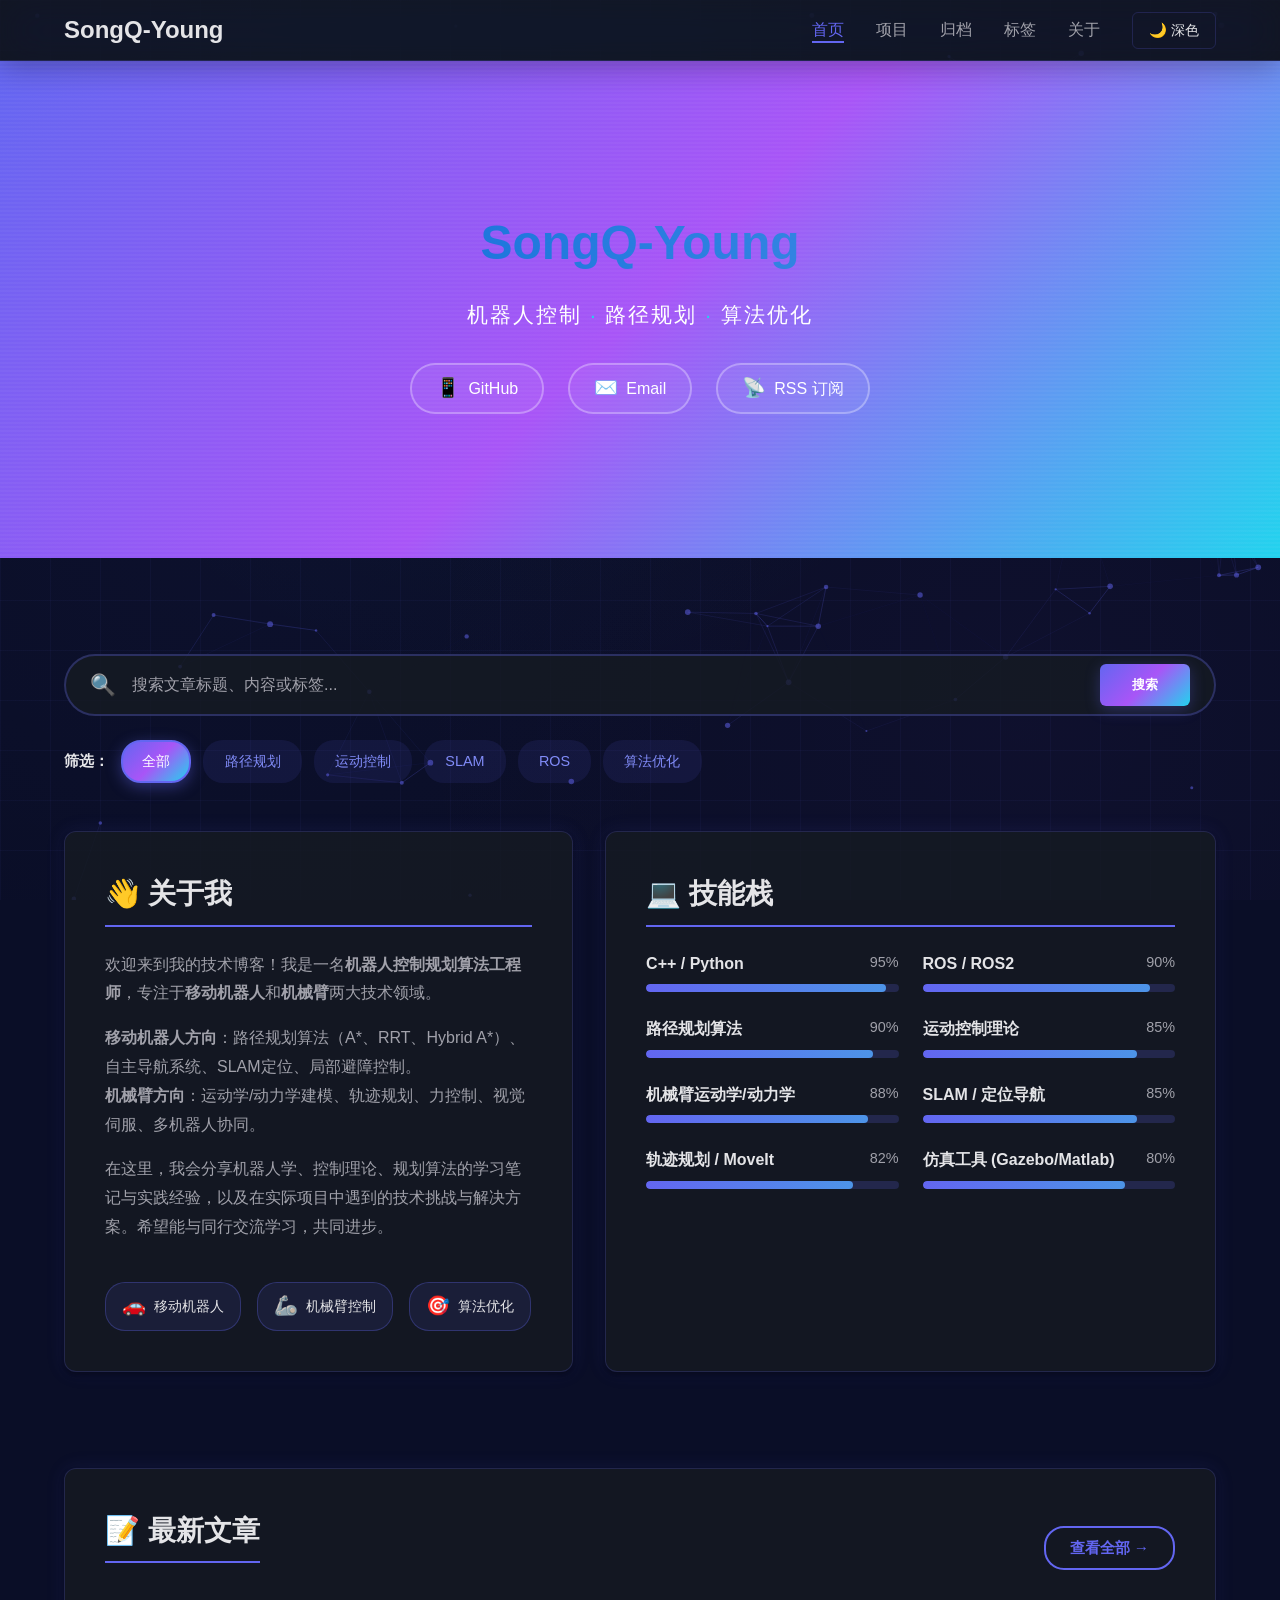
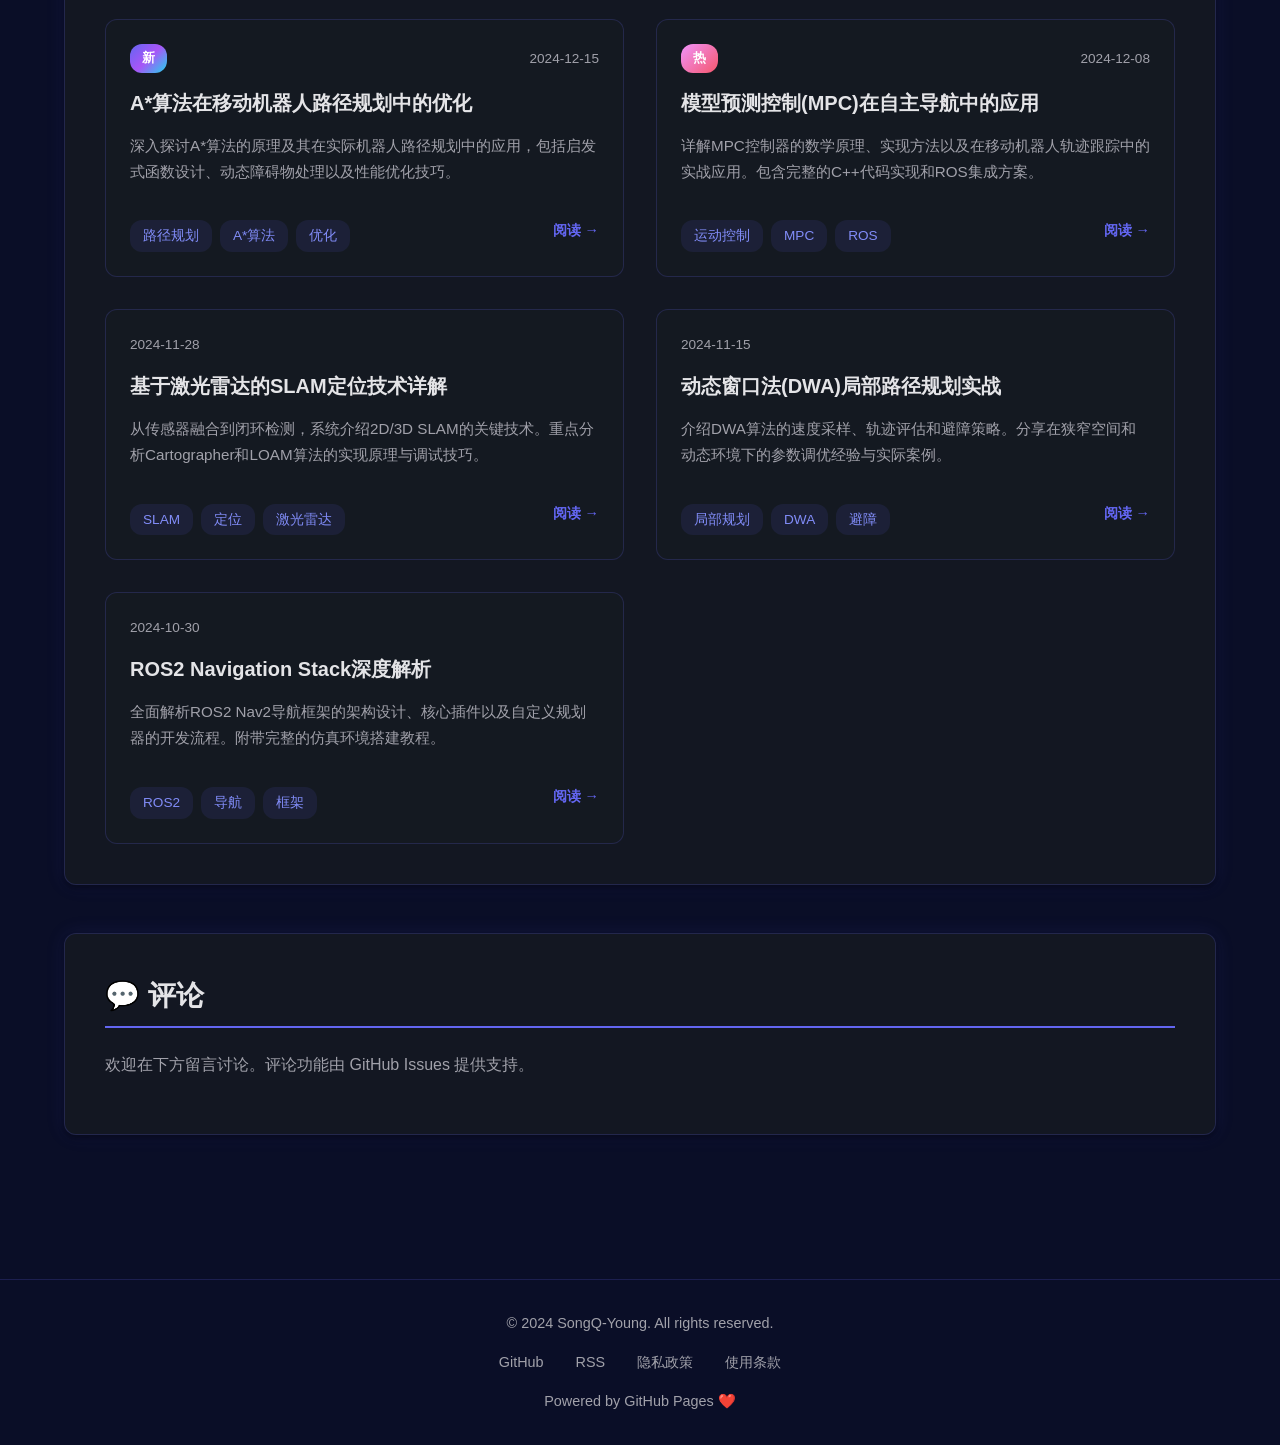
==== commit 5d77d81c: "🤖 完整升级：移动机器人+机械臂双领域博客 ## 核心更新  ### 1. 技术领域扩展 **新增机械臂方向**： - 运动学/动力学建模 - 轨迹规划与MoveIt集成 - 力控制与视觉伺服 - 多" ====
--- a/index.html
+++ b/index.html
@@ -78,19 +78,23 @@
             <section class="section about-card">
                 <h2>👋 关于我</h2>
                 <p>
-                    欢迎来到我的技术博客！我是一名<strong>机器人控制规划算法工程师</strong>，专注于移动机器人路径规划、运动控制算法以及自主导航系统的研发。
+                    欢迎来到我的技术博客！我是一名<strong>机器人控制规划算法工程师</strong>，专注于<strong>移动机器人</strong>和<strong>机械臂</strong>两大技术领域。
                 </p>
                 <p>
-                    在这里，我会分享机器人学、控制理论、路径规划算法的学习笔记与实践经验，以及在实际项目中遇到的技术挑战与解决方案。希望能与同行交流学习，共同进步。
+                    <strong>移动机器人方向</strong>：路径规划算法（A*、RRT、Hybrid A*）、自主导航系统、SLAM定位、局部避障控制。<br>
+                    <strong>机械臂方向</strong>：运动学/动力学建模、轨迹规划、力控制、视觉伺服、多机器人协同。
+                </p>
+                <p>
+                    在这里，我会分享机器人学、控制理论、规划算法的学习笔记与实践经验，以及在实际项目中遇到的技术挑战与解决方案。希望能与同行交流学习，共同进步。
                 </p>
                 <div class="about-highlights">
                     <div class="highlight-item">
-                        <span class="highlight-icon">🤖</span>
-                        <span>机器人控制</span>
+                        <span class="highlight-icon">🚗</span>
+                        <span>移动机器人</span>
                     </div>
                     <div class="highlight-item">
-                        <span class="highlight-icon">🧭</span>
-                        <span>路径规划</span>
+                        <span class="highlight-icon">🦾</span>
+                        <span>机械臂控制</span>
                     </div>
                     <div class="highlight-item">
                         <span class="highlight-icon">🎯</span>
@@ -145,11 +149,31 @@
 
                 <div class="skill-item">
                     <div class="skill-header">
+                        <span class="skill-name">机械臂运动学/动力学</span>
+                        <span class="skill-level">88%</span>
+                    </div>
+                    <div class="skill-bar">
+                        <div class="skill-progress" data-width="88"></div>
+                    </div>
+                </div>
+
+                <div class="skill-item">
+                    <div class="skill-header">
                         <span class="skill-name">SLAM / 定位导航</span>
                         <span class="skill-level">85%</span>
                     </div>
                     <div class="skill-bar">
                         <div class="skill-progress" data-width="85"></div>
+                    </div>
+                </div>
+
+                <div class="skill-item">
+                    <div class="skill-header">
+                        <span class="skill-name">轨迹规划 / MoveIt</span>
+                        <span class="skill-level">82%</span>
+                    </div>
+                    <div class="skill-bar">
+                        <div class="skill-progress" data-width="82"></div>
                     </div>
                 </div>
 
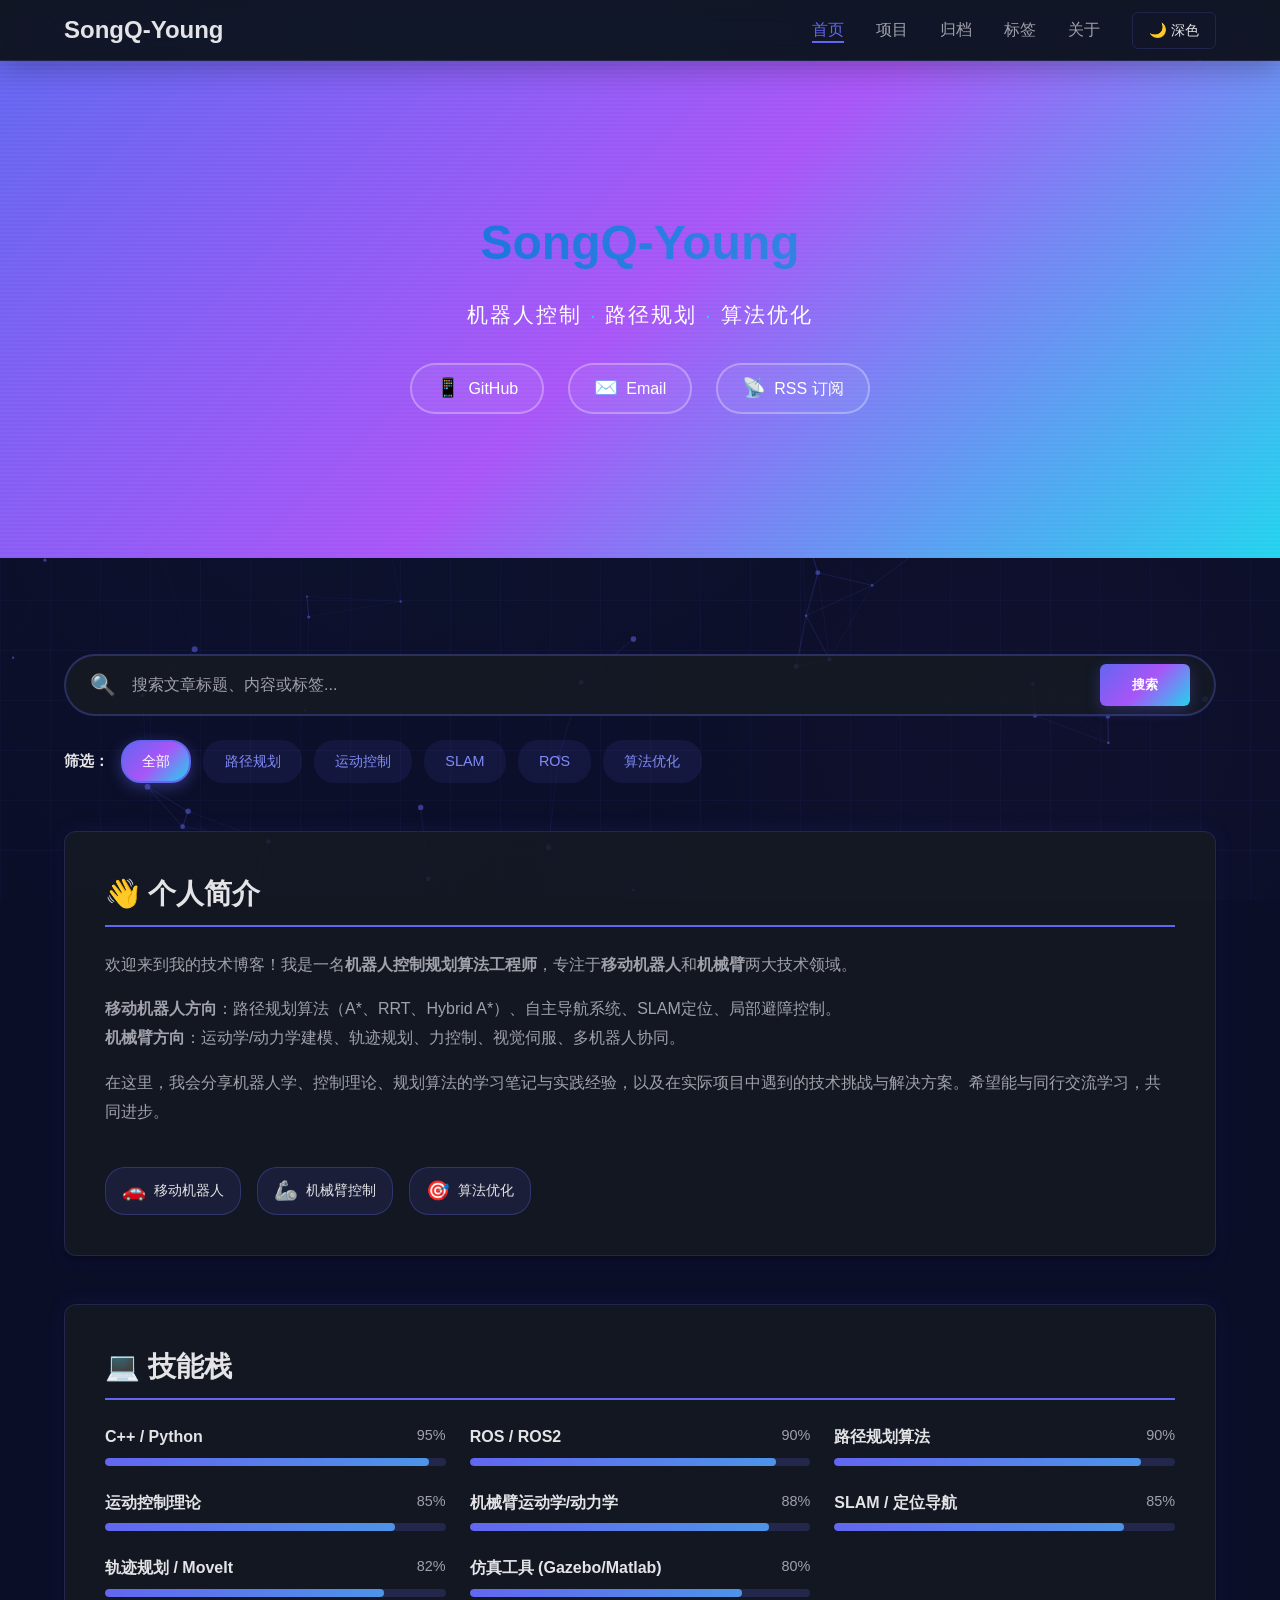
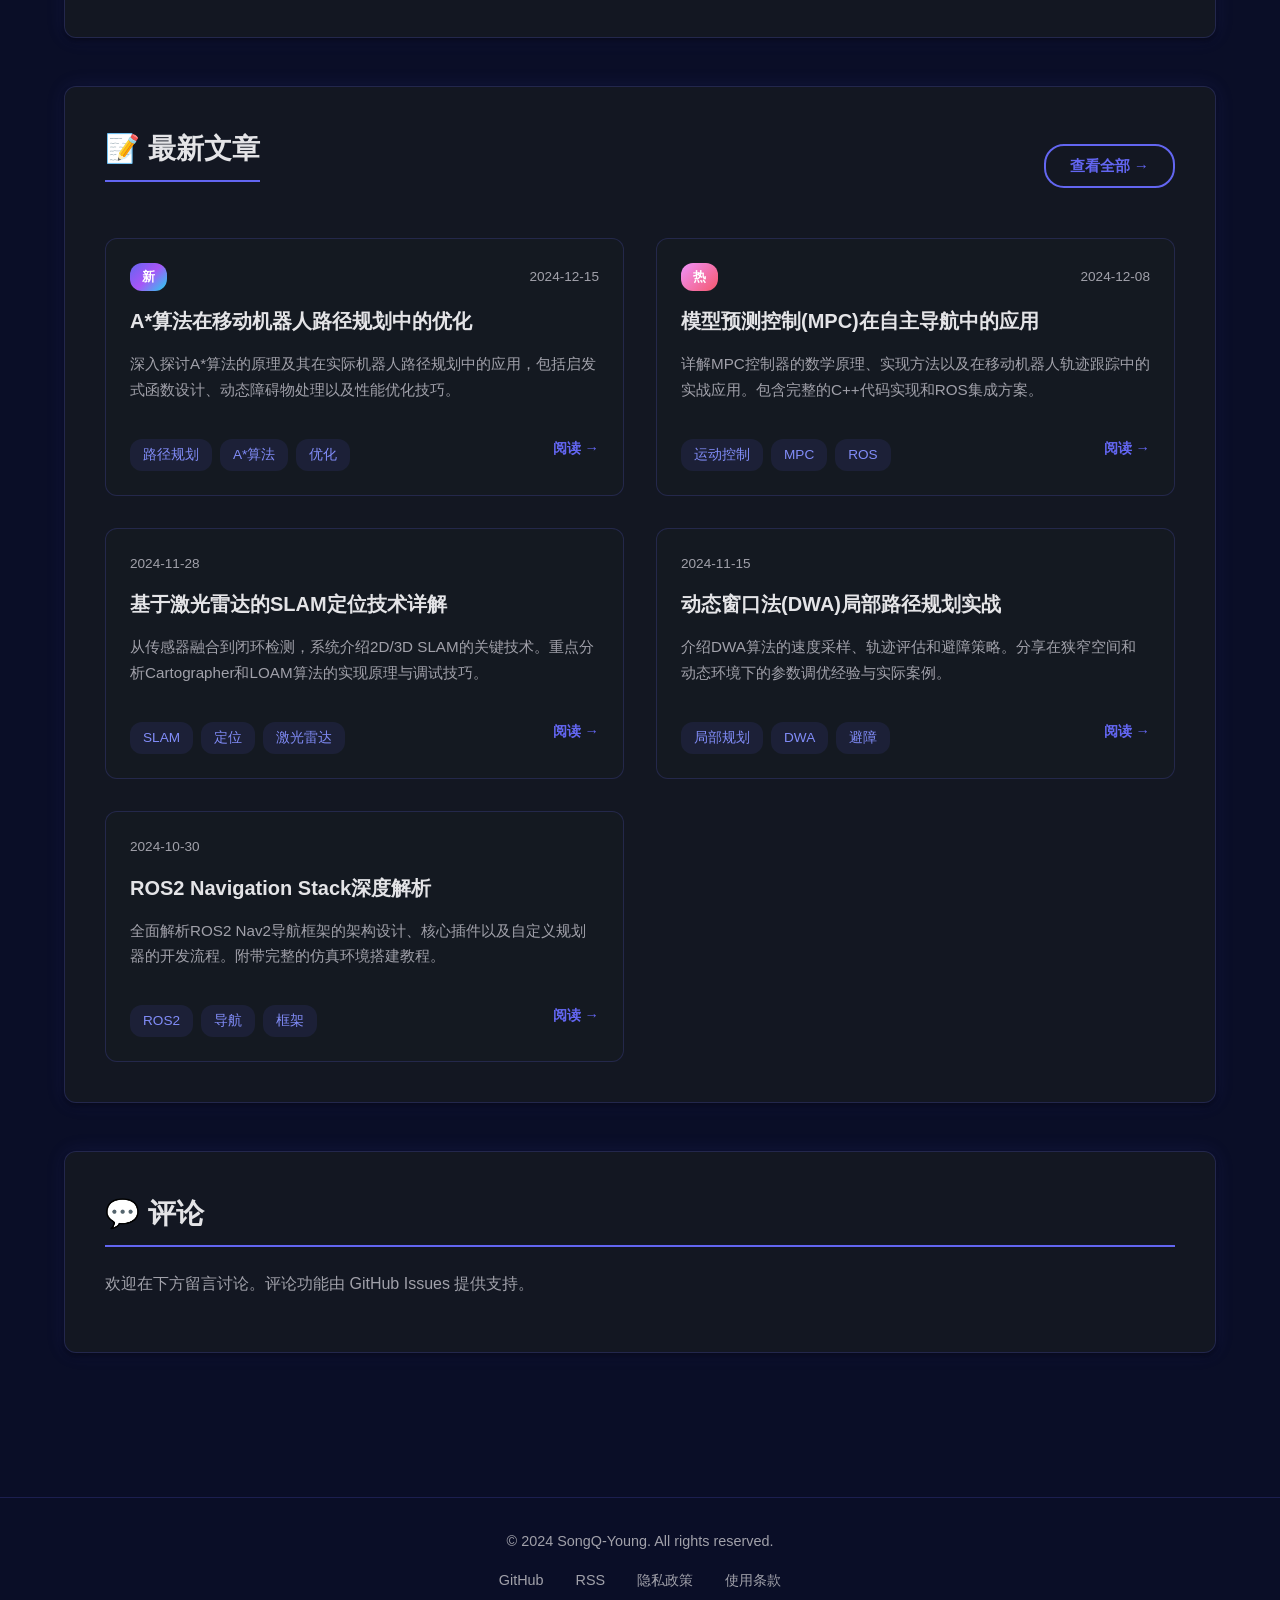
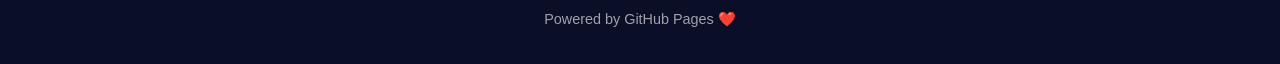
==== commit db887f3d: "♻️ 优化布局：将个人简介和技能栈改为上下排列 - 将「关于我」改为「个人简介」 - 移除 two-column-grid 布局 - 个人简介部分置于技能栈上方 - 改善移动端显示效果" ====
--- a/index.html
+++ b/index.html
@@ -72,11 +72,9 @@
             </div>
         </div>
 
-        <!-- 关于我和技能栈 -->
-        <div class="two-column-grid">
-            <!-- 关于我 -->
-            <section class="section about-card">
-                <h2>👋 关于我</h2>
+        <!-- 个人简介 -->
+        <section class="section about-card">
+            <h2>👋 个人简介</h2>
                 <p>
                     欢迎来到我的技术博客！我是一名<strong>机器人控制规划算法工程师</strong>，专注于<strong>移动机器人</strong>和<strong>机械臂</strong>两大技术领域。
                 </p>
@@ -101,10 +99,10 @@
                         <span>算法优化</span>
                     </div>
                 </div>
-            </section>
-
-            <!-- 技能展示 -->
-            <section class="section skills-card">
+        </section>
+
+        <!-- 技能展示 -->
+        <section class="section skills-card">
                 <h2>💻 技能栈</h2>
                 <div class="skills-grid">
                 <div class="skill-item">
@@ -188,7 +186,6 @@
                 </div>
             </div>
         </section>
-        </div>
 
         <!-- 最新文章 -->
         <section class="section articles-section">
